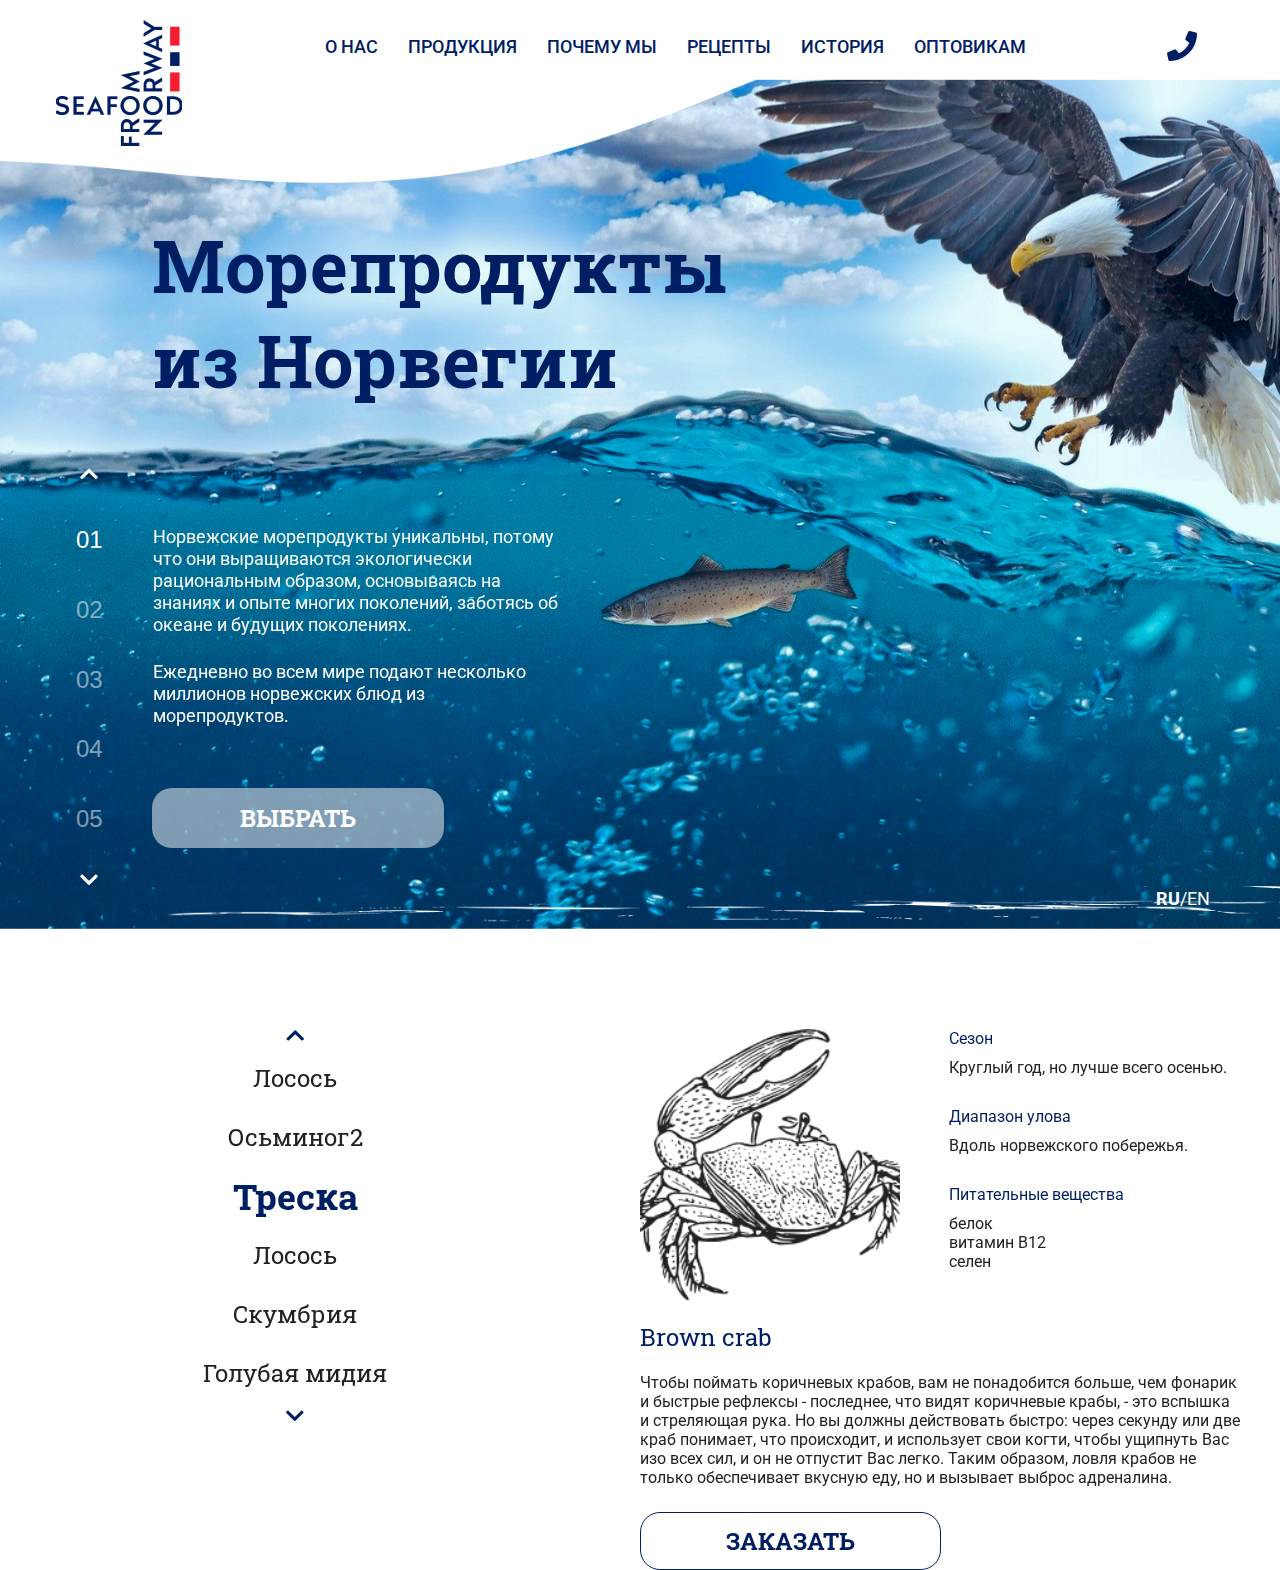
==== index.html @ 52f708ef "burger_menu and header" ====
<!DOCTYPE html>
<html lang="ru">
  <head>
    <meta charset="UTF-8" />
    <meta name="viewport" content="width=device-width, initial-scale=1.0" />
    <meta http-equiv="X-UA-Compatible" content="ie=edge" />
    <title>Document</title>
    <link rel="preconnect" href="https://fonts.googleapis.com" />
    <link rel="preconnect" href="https://fonts.gstatic.com" crossorigin />
    <link
      href="https://fonts.googleapis.com/css2?family=Roboto+Slab:wght@400;700&family=Roboto:wght@400;500&display=swap"
      rel="stylesheet"
    />
    <link rel="stylesheet" href="css/reset.css" />
    <link rel="stylesheet" href="css/slick.css" />
    <link rel="stylesheet" href="css/jquery.fancybox.css" />
    <link rel="stylesheet" href="css/style.css" />
  </head>
  <body>
    <header class="header">
      <div class="container">
        <div class="header__top">
          <a href="#" class="logo"
            ><img class="logo_img" src="images/logo.png" alt="logo" />
          </a>
          <nav class="menu">
            <button class="menu__btn">
              <span></span>
            </button>
            <ul class="menu__list">
              <li class="menu__item">
                <a href="#" class="menu__link">О нас </a>
              </li>
              <li class="menu__item">
                <a href="#" class="menu__link">Продукция</a>
              </li>
              <li class="menu__item">
                <a href="#" class="menu__link">Почему мы</a>
              </li>
              <li class="menu__item">
                <a href="#" class="menu__link">Рецепты</a>
              </li>
              <li class="menu__item">
                <a href="#" class="menu__link">История</a>
              </li>
              <li class="menu__item">
                <a href="#" class="menu__link">Оптовикам</a>
              </li>
            </ul>
          </nav>
          <a href="te:385011111" class="phone"
            ><img src="images/phone.svg" alt="phone" class="phone__img"
          /></a>
        </div>
      </div>
      <div class="header__content">
        <div class="container">
          <h1 class="title__h1">Морепродукты из Норвегии</h1>
          <div class="header-slider">
            <div class="header-slider__item">
              <p class="header-slider__text">
                Норвежские морепродукты уникальны, потому что они выращиваются
                экологически рациональным образом, основываясь на знаниях и
                опыте многих поколений, заботясь об океане и будущих поколениях.
              </p>
              <p class="header-slider__text">
                Ежедневно во всем мире подают несколько миллионов норвежских
                блюд из морепродуктов.
              </p>
            </div>
            <div class="header-slider__item">
              <p class="header-slider__text">
                Норвежские морепродукты уникальны, потому что они выращиваются
                экологически рациональным образом, основываясь на знаниях и
                опыте многих поколений, заботясь об океане и будущих поколениях.
              </p>
              <p class="header-slider__text">
                Ежедневно во всем мире подают несколько миллионов норвежских
                блюд из морепродуктов.
              </p>
            </div>
            <div class="header-slider__item">
              <p class="header-slider__text">
                Норвежские морепродукты уникальны, потому что они выращиваются
                экологически рациональным образом, основываясь на знаниях и
                опыте многих поколений, заботясь об океане и будущих поколениях.
              </p>
              <p class="header-slider__text">
                Ежедневно во всем мире подают несколько миллионов норвежских
                блюд из морепродуктов.
              </p>
            </div>
            <div class="header-slider__item">
              <p class="header-slider__text">
                Норвежские морепродукты уникальны, потому что они выращиваются
                экологически рациональным образом, основываясь на знаниях и
                опыте многих поколений, заботясь об океане и будущих поколениях.
              </p>
              <p class="header-slider__text">
                Ежедневно во всем мире подают несколько миллионов норвежских
                блюд из морепродуктов.
              </p>
            </div>
            <div class="header-slider__item">
              <p class="header-slider__text">
                Норвежские морепродукты уникальны, потому что они выращиваются
                экологически рациональным образом, основываясь на знаниях и
                опыте многих поколений, заботясь об океане и будущих поколениях.
              </p>
              <p class="header-slider__text">
                Ежедневно во всем мире подают несколько миллионов норвежских
                блюд из морепродуктов.
              </p>
            </div>
          </div>
          <a href="#" class="header__content-btn">ВЫБРАТЬ</a>
          <div class="header__content-box">
            <a
              href="#"
              class="header__content-link header__content-link--active"
              >RU</a
            >/<a href="#" class="header__content-link">EN</a>
          </div>
        </div>
      </div>
    </header>
    <main class="main">
      <section class="product">
        <div class="container">
          <div class="product__inner">
            <div class="product__name">
              <h3 class="product__name-item">Треска</h3>
              <h3 class="product__name-item">Лосось</h3>
              <h3 class="product__name-item">Скумбрия</h3>
              <h3 class="product__name-item">Голубая мидия</h3>
              <h3 class="product__name-item">Коричневый краб</h3>
              <h3 class="product__name-item">Осьминог</h3>
              <h3 class="product__name-item">Кальмар</h3>
              <h3 class="product__name-item">Треска</h3>
              <h3 class="product__name-item">Лосось</h3>
              <h3 class="product__name-item">Осьминог2</h3>
            </div>
            <div class="product__content">
              <div class="product__content-element">
                <div class="product__content-box">
                  <img
                    src="images/crab.png"
                    alt="crab"
                    class="product__content-img"
                  />
                  <ul class="product__content-list">
                    <li class="product__content-item">
                      <span>Сезон</span>
                      Круглый год, но лучше всего осенью.
                    </li>
                    <li class="product__content-item">
                      <span>Диапазон улова</span>
                      Вдоль норвежского побережья.
                    </li>
                    <li class="product__content-item">
                      <span>Питательные вещества</span> белок <br />витамин B12
                      <br />селен
                    </li>
                  </ul>
                </div>
                <h3 class="product__content-title">Brown crab</h3>
                <p class="product__content-text">
                  Чтобы поймать коричневых крабов, вам не понадобится больше,
                  чем фонарик и быстрые рефлексы - последнее, что видят
                  коричневые крабы, - это вспышка и стреляющая рука. Но вы
                  должны действовать быстро: через секунду или две краб
                  понимает, что происходит, и использует свои когти, чтобы
                  ущипнуть Вас изо всех сил, и он не отпустит Вас легко. Таким
                  образом, ловля крабов не только обеспечивает вкусную еду, но и
                  вызывает выброс адреналина.
                </p>
                <button class="product__content-btn">Заказать</button>
              </div>

              <div class="product__content-element">
                <div class="product__content-box">
                  <img
                    src="images/crab.png"
                    alt="crab"
                    class="product__content-img"
                  />
                  <ul class="product__content-list">
                    <li class="product__content-item">
                      <span>Сезон</span>
                      Круглый год, но лучше всего осенью.
                    </li>
                    <li class="product__content-item">
                      <span>Диапазон улова</span>
                      Вдоль норвежского побережья.
                    </li>
                    <li class="product__content-item">
                      <span>Питательные вещества</span> белок <br />
                      витамин B12 <br />
                      селен
                    </li>
                  </ul>
                </div>
                <h3 class="product__content-title">Brown crab</h3>
                <p class="product__content-text">
                  Чтобы поймать коричневых крабов, вам не понадобится больше,
                  чем фонарик и быстрые рефлексы - последнее, что видят
                  коричневые крабы, - это вспышка и стреляющая рука. Но вы
                  должны действовать быстро: через секунду или две краб
                  понимает, что происходит, и использует свои когти, чтобы
                  ущипнуть Вас изо всех сил, и он не отпустит Вас легко. Таким
                  образом, ловля крабов не только обеспечивает вкусную еду, но и
                  вызывает выброс адреналина.
                </p>
                <button class="product__content-btn">Заказать</button>
              </div>

              <div class="product__content-element">
                <div class="product__content-box">
                  <img
                    src="images/crab.png"
                    alt="crab"
                    class="product__content-img"
                  />
                  <ul class="product__content-list">
                    <li class="product__content-item">
                      <span>Сезон</span>
                      Круглый год, но лучше всего осенью.
                    </li>
                    <li class="product__content-item">
                      <span>Диапазон улова</span>
                      Вдоль норвежского побережья.
                    </li>
                    <li class="product__content-item">
                      <span>Питательные вещества</span> белок <br />витамин
                      B12<br />
                      селен
                    </li>
                  </ul>
                </div>
                <h3 class="product__content-title">Brown crab</h3>
                <p class="product__content-text">
                  Чтобы поймать коричневых крабов, вам не понадобится больше,
                  чем фонарик и быстрые рефлексы - последнее, что видят
                  коричневые крабы, - это вспышка и стреляющая рука. Но вы
                  должны действовать быстро: через секунду или две краб
                  понимает, что происходит, и использует свои когти, чтобы
                  ущипнуть Вас изо всех сил, и он не отпустит Вас легко. Таким
                  образом, ловля крабов не только обеспечивает вкусную еду, но и
                  вызывает выброс адреналина.
                </p>
                <button class="product__content-btn">Заказать</button>
              </div>

              <div class="product__content-element">
                <div class="product__content-box">
                  <img
                    src="images/crab.png"
                    alt="crab"
                    class="product__content-img"
                  />
                  <ul class="product__content-list">
                    <li class="product__content-item">
                      <span>Сезон</span>
                      Круглый год, но лучше всего осенью.
                    </li>
                    <li class="product__content-item">
                      <span>Диапазон улова</span>
                      Вдоль норвежского побережья.
                    </li>
                    <li class="product__content-item">
                      <span>Питательные вещества</span> белок <br />витамин B12
                      <br />селен
                    </li>
                  </ul>
                </div>
                <h3 class="product__content-title">Brown crab</h3>
                <p class="product__content-text">
                  Чтобы поймать коричневых крабов, вам не понадобится больше,
                  чем фонарик и быстрые рефлексы - последнее, что видят
                  коричневые крабы, - это вспышка и стреляющая рука. Но вы
                  должны действовать быстро: через секунду или две краб
                  понимает, что происходит, и использует свои когти, чтобы
                  ущипнуть Вас изо всех сил, и он не отпустит Вас легко. Таким
                  образом, ловля крабов не только обеспечивает вкусную еду, но и
                  вызывает выброс адреналина.
                </p>
                <button class="product__content-btn">Заказать</button>
              </div>

              <div class="product__content-element">
                <div class="product__content-box">
                  <img
                    src="images/crab.png"
                    alt="crab"
                    class="product__content-img"
                  />
                  <ul class="product__content-list">
                    <li class="product__content-item">
                      <span>Сезон</span>
                      Круглый год, но лучше всего осенью.
                    </li>
                    <li class="product__content-item">
                      <span>Диапазон улова</span>
                      Вдоль норвежского побережья.
                    </li>
                    <li class="product__content-item">
                      <span>Питательные вещества</span> белок <br />
                      витамин B12 <br />селен
                    </li>
                  </ul>
                </div>
                <h3 class="product__content-title">Brown crab</h3>
                <p class="product__content-text">
                  Чтобы поймать коричневых крабов, вам не понадобится больше,
                  чем фонарик и быстрые рефлексы - последнее, что видят
                  коричневые крабы, - это вспышка и стреляющая рука. Но вы
                  должны действовать быстро: через секунду или две краб
                  понимает, что происходит, и использует свои когти, чтобы
                  ущипнуть Вас изо всех сил, и он не отпустит Вас легко. Таким
                  образом, ловля крабов не только обеспечивает вкусную еду, но и
                  вызывает выброс адреналина.
                </p>
                <button class="product__content-btn">Заказать</button>
              </div>

              <div class="product__content-element">
                <div class="product__content-box">
                  <img
                    src="images/crab.png"
                    alt="crab"
                    class="product__content-img"
                  />
                  <ul class="product__content-list">
                    <li class="product__content-item">
                      <span>Сезон</span>
                      Круглый год, но лучше всего осенью.
                    </li>
                    <li class="product__content-item">
                      <span>Диапазон улова</span>
                      Вдоль норвежского побережья.
                    </li>
                    <li class="product__content-item">
                      <span>Питательные вещества</span> белок <br />витамин B12
                      <br />селен
                    </li>
                  </ul>
                </div>
                <h3 class="product__content-title">Brown crab</h3>
                <p class="product__content-text">
                  Чтобы поймать коричневых крабов, вам не понадобится больше,
                  чем фонарик и быстрые рефлексы - последнее, что видят
                  коричневые крабы, - это вспышка и стреляющая рука. Но вы
                  должны действовать быстро: через секунду или две краб
                  понимает, что происходит, и использует свои когти, чтобы
                  ущипнуть Вас изо всех сил, и он не отпустит Вас легко. Таким
                  образом, ловля крабов не только обеспечивает вкусную еду, но и
                  вызывает выброс адреналина.
                </p>
                <button class="product__content-btn">Заказать</button>
              </div>

              <div class="product__content-element">
                <div class="product__content-box">
                  <img
                    src="images/crab.png"
                    alt="crab"
                    class="product__content-img"
                  />
                  <ul class="product__content-list">
                    <li class="product__content-item">
                      <span>Сезон</span>
                      Круглый год, но лучше всего осенью.
                    </li>
                    <li class="product__content-item">
                      <span>Диапазон улова</span>
                      Вдоль норвежского побережья.
                    </li>
                    <li class="product__content-item">
                      <span>Питательные вещества</span> белок <br />витамин B12
                      <br />селен
                    </li>
                  </ul>
                </div>
                <h3 class="product__content-title">Brown crab</h3>
                <p class="product__content-text">
                  Чтобы поймать коричневых крабов, вам не понадобится больше,
                  чем фонарик и быстрые рефлексы - последнее, что видят
                  коричневые крабы, - это вспышка и стреляющая рука. Но вы
                  должны действовать быстро: через секунду или две краб
                  понимает, что происходит, и использует свои когти, чтобы
                  ущипнуть Вас изо всех сил, и он не отпустит Вас легко. Таким
                  образом, ловля крабов не только обеспечивает вкусную еду, но и
                  вызывает выброс адреналина.
                </p>
                <button class="product__content-btn">Заказать</button>
              </div>

              <div class="product__content-element">
                <div class="product__content-box">
                  <img
                    src="images/crab.png"
                    alt="crab"
                    class="product__content-img"
                  />
                  <ul class="product__content-list">
                    <li class="product__content-item">
                      <span>Сезон</span>
                      Круглый год, но лучше всего осенью.
                    </li>
                    <li class="product__content-item">
                      <span>Диапазон улова</span>
                      Вдоль норвежского побережья.
                    </li>
                    <li class="product__content-item">
                      <span>Питательные вещества</span> белок <br />витамин B12
                      <br />селен
                    </li>
                  </ul>
                </div>
                <h3 class="product__content-title">Brown crab</h3>
                <p class="product__content-text">
                  Чтобы поймать коричневых крабов, вам не понадобится больше,
                  чем фонарик и быстрые рефлексы - последнее, что видят
                  коричневые крабы, - это вспышка и стреляющая рука. Но вы
                  должны действовать быстро: через секунду или две краб
                  понимает, что происходит, и использует свои когти, чтобы
                  ущипнуть Вас изо всех сил, и он не отпустит Вас легко. Таким
                  образом, ловля крабов не только обеспечивает вкусную еду, но и
                  вызывает выброс адреналина.
                </p>
                <button class="product__content-btn">Заказать</button>
              </div>

              <div class="product__content-element">
                <div class="product__content-box">
                  <img
                    src="images/crab.png"
                    alt="crab"
                    class="product__content-img"
                  />
                  <ul class="product__content-list">
                    <li class="product__content-item">
                      <span>Сезон</span>
                      Круглый год, но лучше всего осенью.
                    </li>
                    <li class="product__content-item">
                      <span>Диапазон улова</span>
                      Вдоль норвежского побережья.
                    </li>
                    <li class="product__content-item">
                      <span>Питательные вещества</span> белок <br />витамин B12
                    </li>
                  </ul>
                </div>
                <h3 class="product__content-title">Brown crab</h3>
                <p class="product__content-text">
                  Чтобы поймать коричневых крабов, вам не понадобится больше,
                  чем фонарик и быстрые рефлексы - последнее, что видят
                  коричневые крабы, - это вспышка и стреляющая рука. Но вы
                  должны действовать быстро: через секунду или две краб
                  понимает, что происходит, и использует свои когти, чтобы
                  ущипнуть Вас изо всех сил, и он не отпустит Вас легко. Таким
                  образом, ловля крабов не только обеспечивает вкусную еду, но и
                  вызывает выброс адреналина.
                </p>
                <button class="product__content-btn">Заказать</button>
              </div>

              <div class="product__content-element">
                <div class="product__content-box">
                  <img
                    src="images/crab.png"
                    alt="crab"
                    class="product__content-img"
                  />
                  <ul class="product__content-list">
                    <li class="product__content-item">
                      <span>Сезон</span>
                      Круглый год, но лучше всего осенью.
                    </li>
                    <li class="product__content-item">
                      <span>Диапазон улова</span>
                      Вдоль норвежского побережья.
                    </li>
                    <li class="product__content-item">
                      <span>Питательные вещества</span> белок <br />витамин B12
                      <br />селен
                    </li>
                  </ul>
                </div>
                <h3 class="product__content-title">Brown crab</h3>
                <p class="product__content-text">
                  Чтобы поймать коричневых крабов, вам не понадобится больше,
                  чем фонарик и быстрые рефлексы - последнее, что видят
                  коричневые крабы, - это вспышка и стреляющая рука. Но вы
                  должны действовать быстро: через секунду или две краб
                  понимает, что происходит, и использует свои когти, чтобы
                  ущипнуть Вас изо всех сил, и он не отпустит Вас легко. Таким
                  образом, ловля крабов не только обеспечивает вкусную еду, но и
                  вызывает выброс адреналина.
                </p>
                <button class="product__content-btn">Заказать</button>
              </div>
            </div>
          </div>
        </div>
      </section>
      <!--
      <div class="seafood-box">
        <div class="container">
          <div class="seafood-box__items">
            <div class="seafood-box__item">Уникальное разнообразие</div>
            <div class="seafood-box__item">Экологическое потребление</div>
            <div class="seafood-box__item">Лучшее качество</div>
            <div class="seafood-box__item">
              Идеальные условия для выращивания
            </div>
          </div>
        </div>
      </div>
      <div class="seafood">
        <div class="container">
          <div class="seafood__items">
            <div class="seafood__item">
              <div class="seafood__item-content">
                <h3 class="seafood__item-title">
                  Экстремальные условия для человека. Идеальные условия для рыб.
                </h3>

                <p class="seafood__item-text">
                  Гольфстрим, несущий теплую воду из Мексиканского залива через
                  Атлантический океан, течет на север вдоль норвежского
                  побережья в прозрачную, чистую ледяную воду Арктики. Это
                  создает идеальные условия для невероятно богатой морской
                  экосистемы.
                </p>

                <p class="seafood__item-text">
                  Мелкая рыба, большая рыба, моллюски и другие формы жизни.
                  Некоторые из них - местное население, другие - мигрируют или
                  проеплывают через земной шар. Некоторые предпочитают холодное
                  открытое море, другие живут в тихих глубоких фьордах,
                  защищенных стеной островов и шхер. Каждый из них играет свою
                  роль в сложном и увлекательном морском жизненном цикле.
                </p>

                <p class="seafood__item-text">
                  Разнообразие морепродуктов из этой среды уникально. Это одна
                  из основных причин, почему Норвегия является вторым по
                  величине экспортером морепродуктов в мире. И есть также
                  причина, по которой повара и знатоки всего мира выбирают
                  морепродукты из Норвегии: вам будет сложно найти такой же
                  выбор и качество где-либо еще.
                </p>
              </div>
              <img
                src="images/content-02.jpg"
                alt="content"
                class="seafood__item-img"
              />
            </div>
            <div class="seafood__item seafood__item--right">
              <img
                src="images/content-01.jpg"
                alt="content"
                class="seafood__item-img"
              />
              <div class="seafood__item-content">
                <h3 class="seafood__item-title">
                  Лучшее качество морепродуктов
                </h3>

                <p class="seafood__item-text">
                  Норвежские морепродукты - это качественные морепродукты, и мы
                  рады ими поделиться. Вот почему нашими морепродуктами
                  наслаждаются во всем мире. Международное значение этой отрасли
                  наглядно демонстрирует тот факт, что норвежские морепродукты
                  путешествуют примерно в 150 стран. Мы второй по величине
                  экспортер морепродуктов в мире.
                </p>
              </div>
            </div>
            <div class="seafood__item">
              <div class="seafood__item-content">
                <h3 class="seafood__item-title">Экологическое потребление</h3>
                <p class="seafood__item-text">
                  Великолепная прибрежная природа Норвегии и разнообразие жизни,
                  которое она поддерживает, - это основа нашего существования с
                  каменного века. Мы знаем, что обязаны передать это будущим
                  поколениям. Море - это дар, который продолжает дарить, но
                  только до тех пор, пока мы продолжаем уважать его и бережно
                  относимся к тому, что нам было дано.
                </p>
                <h3 class="seafood__item-title">
                  Идеальные условия выращивания
                </h3>
                <p class="seafood__item-text">
                  Норвегия имеет одну из самых передовых и хорошо
                  зарекомендовавших себя систем устойчивого развития и
                  управления как в рыболовстве, так и в аквакультуре. Это не
                  случайность, а систематическая работа на всех уровнях,
                  обеспечивающая безопасность потребителей и благополучие рыб.
                </p>

                <p class="seafood__item-text">
                  Большой упор на благополучие животных и строгие правила
                  означают, что наши морепродукты неизменно высокого качества и
                  безопасны для употребления. Производство является экологически
                  безопасным и ответственным, оставляя минимальный след на
                  окружающую среду.
                </p>
              </div>
              <img
                src="images/content-03.jpg"
                alt="content"
                class="seafood__item-img"
              />
            </div>
          </div>
          <blockquote class="seafood__blockquote">
            <img
              class="seafood__blockquote-img"
              src="images/content-fish.svg"
              alt="fish"
            />
            <p class="seafood__blockquote-text">
              Вы получаете самые лучшие морепродукты <br />
              Неважно, что это за морепродукты, потому что они норвежские,
              <br />
              а значит - самого лучшего качества.
            </p>
          </blockquote>
        </div>
      </div>
      <div class="contacts">
        <div class="container">
          <div class="contacts__box">
            <p class="contacts__box-text">В Норвегии холодно. Очень холодно.</p>
            <ul class="contacts__box-list">
              <li class="contacts__box-item">
                <span> Связаться с нами</span>
                <a href="mailto:mail@seafood.no">mail@seafood.no</a>
              </li>
              <li class="contacts__box-item">
                Телефон: <a href="tel:+4777603333">+47 77 60 33 33</a>
              </li>
              <li class="contacts__box-item">
                <span> Норвежский совет по морепродуктам </span>
                Stortorget 1
                <br />
                PO Box 6176 <br />
                N-9291 Tromsø
              </li>
            </ul>
          </div>
        </div>
      </div>-->
    </main>

    <!-- <footer class="footer">
      <div class="container">
        <div class="footer_inner">
          <ul class="footer-social__list">
            <li class="footer-social__item">
              <a href="#" class="footer-social__link"
                ><svg
                  width="40"
                  height="41"
                  viewBox="0 0 40 41"
                  fill="none"
                  xmlns="http://www.w3.org/2000/svg"
                >
                  <path
                    d="M28.8285 0.949219H10.7C4.79993 0.949219 0 5.74915 0 11.6492V29.778C0 35.6778 4.79993 40.4777 10.7 40.4777H28.8288C34.7286 40.4777 39.5285 35.6778 39.5285 29.778V11.6492C39.5285 5.74915 34.7286 0.949219 28.8285 0.949219V0.949219ZM37.2112 29.778C37.2112 34.4 33.4508 38.1604 28.8285 38.1604H10.7C6.07772 38.1604 2.31733 34.4 2.31733 29.778V11.6492C2.31733 7.02693 6.07772 3.26655 10.7 3.26655H28.8288C33.4508 3.26655 37.2112 7.02693 37.2112 11.6492V29.778Z"
                    fill="#C4C4C4"
                  />
                  <path
                    d="M19.7623 9.90527C13.8025 9.90527 8.95404 14.7538 8.95404 20.7136C8.95404 26.6734 13.8025 31.5218 19.7623 31.5218C25.7221 31.5218 30.5706 26.6734 30.5706 20.7136C30.5706 14.7538 25.7221 9.90527 19.7623 9.90527ZM19.7623 29.2045C15.0806 29.2045 11.2714 25.3956 11.2714 20.7136C11.2714 16.0318 15.0806 12.2226 19.7623 12.2226C24.4443 12.2226 28.2533 16.0318 28.2533 20.7136C28.2533 25.3956 24.4443 29.2045 19.7623 29.2045Z"
                    fill="#C4C4C4"
                  />
                  <path
                    d="M30.8304 6.06665C29.0692 6.06665 27.6367 7.49945 27.6367 9.26037C27.6367 11.0216 29.0692 12.4544 30.8304 12.4544C32.5917 12.4544 34.0245 11.0216 34.0245 9.26037C34.0245 7.49915 32.5917 6.06665 30.8304 6.06665ZM30.8304 10.1368C30.3473 10.1368 29.954 9.7435 29.954 9.26037C29.954 8.77694 30.3473 8.38398 30.8304 8.38398C31.3139 8.38398 31.7071 8.77694 31.7071 9.26037C31.7071 9.7435 31.3139 10.1368 30.8304 10.1368Z"
                    fill="#C4C4C4"
                  />
                </svg>
              </a>
            </li>
            <li class="footer-social__item">
              <a href="#" class="footer-social__link"
                ><svg
                  width="41"
                  height="32"
                  viewBox="0 0 41 32"
                  fill="none"
                  xmlns="http://www.w3.org/2000/svg"
                >
                  <path
                    d="M40.1983 0.801981C39.8065 0.317828 39.1568 0.138283 38.5791 0.353737L1.88723 13.8038C1.1542 14.0741 0.639673 14.7294 0.544153 15.5142C0.449549 16.2952 0.788904 17.053 1.4255 17.4892L6.67024 21.1209C7.17836 21.4729 7.83174 21.5107 8.37586 21.2194L19.7528 15.1337L10.8859 21.8496C10.4697 22.1651 10.221 22.6681 10.221 23.195V29.4159C10.221 30.0576 10.5679 30.6455 11.1264 30.9507C11.6858 31.2559 12.3615 31.2256 12.8928 30.8702L16.8774 28.1891L20.7959 30.8993C21.1392 31.138 21.5481 31.2637 21.9607 31.2637C22.1002 31.2637 22.2403 31.2491 22.3782 31.22C22.9285 31.1036 23.4152 30.7588 23.714 30.274L40.3146 2.50704C40.6378 1.97243 40.5914 1.2883 40.1983 0.801981ZM21.8732 28.7655L17.8152 25.9587C17.533 25.7631 17.2076 25.6653 16.8826 25.6653C16.5646 25.6653 16.2463 25.7591 15.9677 25.9467L12.5659 28.2355V23.546L28.2229 11.6871C28.9221 11.1574 29.0982 10.1934 28.6322 9.44491C28.1659 8.6964 27.2323 8.44348 26.4605 8.85644L7.64955 18.9187L3.21352 15.8469L37.0016 3.46142L21.8732 28.7655Z"
                    fill="#C4C4C4"
                  />
                </svg>
              </a>
            </li>
            <li class="footer-social__item">
              <a href="#" class="footer-social__link"
                ><svg
                  width="41"
                  height="40"
                  viewBox="0 0 41 40"
                  fill="none"
                  xmlns="http://www.w3.org/2000/svg"
                >
                  <path
                    d="M34.4426 5.95532C30.8218 2.33456 26.0089 0.34082 20.8881 0.34082C20.8878 0.34082 20.8866 0.34082 20.8863 0.34082C18.3537 0.341122 15.8855 0.83149 13.551 1.79865C11.2162 2.76582 9.12442 4.16424 7.33334 5.95532C3.71288 9.57578 1.71914 14.3896 1.71914 19.5098C1.71914 22.5633 2.4559 25.5978 3.85191 28.3014L0.629839 37.5062C0.402749 38.1555 0.563491 38.8612 1.05024 39.3477C1.39072 39.6885 1.83887 39.8694 2.29968 39.8694C2.49722 39.8694 2.69686 39.8362 2.89168 39.7681L12.0965 36.5463C14.8001 37.9423 17.8346 38.6791 20.8881 38.6791C26.0083 38.6791 30.8218 36.685 34.4426 33.0646C38.0631 29.4441 40.0571 24.6303 40.0571 19.5101C40.0571 14.3896 38.0634 9.57578 34.4426 5.95532ZM32.8032 31.4252C29.6207 34.6081 25.3889 36.3605 20.8881 36.3605C18.1347 36.3605 15.3994 35.6796 12.9777 34.3906C12.5386 34.1572 12.0196 34.1171 11.5536 34.2803L3.19085 37.2071L6.11798 28.8443C6.28113 28.3777 6.24072 27.8587 6.0073 27.4199C4.71865 24.9988 4.03738 22.2635 4.03738 19.5098C4.03738 15.009 5.79016 10.7773 8.97273 7.59471C12.155 4.41244 16.3861 2.65966 20.8866 2.65906H20.8881C25.3892 2.65906 29.6207 4.41184 32.8032 7.59471C35.9861 10.7773 37.7389 15.0087 37.7389 19.5098C37.7389 24.0109 35.9861 28.2426 32.8032 31.4252Z"
                    fill="#C4C4C4"
                  />
                  <path
                    d="M28.0123 21.2221C27.1305 20.3403 25.6956 20.3403 24.8137 21.2221L23.8493 22.1866C21.4544 20.8817 19.5165 18.9437 18.2113 16.5489L19.1757 15.5844C20.0578 14.7026 20.0578 13.2677 19.1757 12.3859L16.5767 9.78685C15.6949 8.90503 14.26 8.90503 13.3781 9.78685L11.2991 11.8659C10.1081 13.0569 10.0487 15.1043 11.1317 17.6312C12.072 19.8252 13.7928 22.2366 15.9772 24.421C18.1615 26.6053 20.5729 28.3261 22.7669 29.2665C23.9675 29.781 25.0595 30.0376 26.0032 30.0376C27.0457 30.0376 27.907 29.7243 28.5322 29.0991L30.6113 27.0197V27.02C31.0386 26.5927 31.2739 26.0248 31.2739 25.4207C31.2739 24.8164 31.0386 24.2485 30.6113 23.8214L28.0123 21.2221ZM26.8928 27.4597C26.5529 27.7996 25.5077 27.9187 23.6804 27.1358C21.7509 26.3089 19.5973 24.7624 17.6165 22.7816C15.6358 20.8008 14.0896 18.6476 13.2626 16.718C12.4794 14.8908 12.5986 13.8452 12.9384 13.5053L14.9777 11.466L17.4965 13.9851L16.2893 15.1927C15.7434 15.7385 15.6116 16.5664 15.9618 17.2527C17.549 20.365 20.0331 22.8492 23.1454 24.4364C23.8321 24.7865 24.6599 24.655 25.2058 24.1089L26.413 22.9016L28.9321 25.4207L26.8928 27.4597Z"
                    fill="#C4C4C4"
                  />
                </svg>
              </a>
            </li>
            <li class="footer-social__item">
              <a href="#" class="footer-social__link"
                ><svg
                  width="24"
                  height="40"
                  viewBox="0 0 24 40"
                  fill="none"
                  xmlns="http://www.w3.org/2000/svg"
                >
                  <path
                    d="M14.2638 39.2637H7.77447C6.69054 39.2637 5.8088 38.4151 5.8088 37.3719V23.2848H2.02277C0.938836 23.2848 0.0570984 22.4359 0.0570984 21.393V15.3567C0.0570984 14.3135 0.938836 13.4649 2.02277 13.4649H5.8088V10.4421C5.8088 7.44495 6.78669 4.89498 8.63642 3.06834C10.4945 1.23338 13.0912 0.263672 16.1457 0.263672L21.0948 0.271408C22.1769 0.273193 23.0571 1.1218 23.0571 2.16321V7.76779C23.0571 8.81099 22.1757 9.65959 21.092 9.65959L17.7599 9.66078C16.7436 9.66078 16.4849 9.85686 16.4295 9.91697C16.3383 10.0166 16.2298 10.2984 16.2298 11.0765V13.4646H20.8416C21.1888 13.4646 21.5252 13.547 21.8143 13.7024C22.4378 14.0377 22.8255 14.6718 22.8255 15.357L22.8231 21.3933C22.8231 22.4359 21.9413 23.2845 20.8574 23.2845H16.2298V37.3719C16.2298 38.4151 15.3478 39.2637 14.2638 39.2637ZM8.18442 36.9773H13.8539V22.2613C13.8539 21.5647 14.4428 20.9982 15.1663 20.9982H20.4474L20.4496 15.7513H15.166C14.4425 15.7513 13.8539 15.1847 13.8539 14.4882V11.0765C13.8539 10.1833 13.9482 9.16745 14.6487 8.40395C15.4952 7.48096 16.8293 7.37444 17.7593 7.37444L20.6815 7.37325V2.55716L16.1439 2.55002C11.2349 2.55002 8.18442 5.57428 8.18442 10.4421V14.4882C8.18442 15.1844 7.59577 15.7513 6.87233 15.7513H2.43272V20.9982H6.87233C7.59577 20.9982 8.18442 21.5647 8.18442 22.2613V36.9773ZM21.0902 2.55775H21.0905H21.0902Z"
                    fill="#C4C4C4"
                  />
                </svg>
              </a>
            </li>
          </ul>

          <nav class="menu">
            <ul class="menu__list">
              <li class="menu__item">
                <a href="#" class="menu__link">О нас </a>
              </li>
              <li class="menu__item">
                <a href="#" class="menu__link">Продукция</a>
              </li>
              <li class="menu__item">
                <a href="#" class="menu__link">Почему мы</a>
              </li>
              <li class="menu__item">
                <a href="#" class="menu__link">Рецепты</a>
              </li>
              <li class="menu__item">
                <a href="#" class="menu__link">История</a>
              </li>
              <li class="menu__item">
                <a href="#" class="menu__link">Оптовикам</a>
              </li>
            </ul>
          </nav>

          <a href="#" class="logo"
            ><img class="logo_img" src="images/logo.png" alt="logo" />
          </a>
        </div>
      </div>
    </footer> -->

    <script src="https://ajax.googleapis.com/ajax/libs/jquery/3.4.1/jquery.min.js"></script>
    <script src="js/slick.min.js"></script>
    <script src="js/jquery.fancybox.min.js"></script>
    <script src="js/main.js"></script>
  </body>
</html>
---- css/style.css ----
*,
*::after,
*::before {
  -webkit-box-sizing: border-box;
          box-sizing: border-box;
}

a {
  color: inherit;
  text-decoration: none;
}

body {
  font-family: "Roboto", sans-serif;
  font-weight: 400;
  font-size: 16px;
  line-height: 19px;
  color: #232222;
}

.container {
  max-width: 1220px;
  padding: 0 10px;
  margin: 0 auto;
}

.header__top {
  display: -webkit-box;
  display: -ms-flexbox;
  display: flex;
  -webkit-box-pack: justify;
      -ms-flex-pack: justify;
          justify-content: space-between;
  padding-top: 20px;
}

.logo {
  margin-left: 16px;
}

.phone {
  margin-top: 11px;
  margin-right: 43px;
}

.menu {
  margin-top: 16px;
}
.menu__list {
  display: -webkit-box;
  display: -ms-flexbox;
  display: flex;
}
.menu__item + .menu__item {
  margin-left: 30px;
}
.menu__link {
  text-transform: uppercase;
  font-size: 18px;
  font-weight: 500;
  line-height: 21px;
  color: #001e64;
}
.menu__link:hover {
  border-bottom: 1px solid #001e64;
}

.header__content {
  background-image: url(../images/header-bg.png);
  background-size: cover;
  background-repeat: no-repeat;
  background-position: top;
  padding-bottom: 20px;
  margin-top: -102px;
  min-height: calc(100vh - 50px);
}

.title__h1 {
  font-family: "Roboto Slab", serif;
  font-size: 72px;
  font-weight: 700;
  line-height: 95px;
  color: #001e64;
  max-width: 589px;
  padding: 170px 0px 0px 112px;
  margin-bottom: 60px;
}

.header-slider {
  max-width: 522px;
  padding: 57px 0px 135px 112px;
}
.header-slider__text {
  margin-bottom: 25px;
  font-size: 18px;
  line-height: 22px;
  color: #fff;
}

.slick-prev,
.slick-next {
  position: absolute;
  left: 40px;
  background-color: transparent;
  border: none;
  padding: 0;
  cursor: pointer;
}

.slick-prev {
  top: 0;
}

.slick-next {
  bottom: 0;
}

.slick-dots {
  position: absolute;
  top: 58px;
  left: 36px;
  bottom: 55px;
  display: -webkit-box;
  display: -ms-flexbox;
  display: flex;
  -webkit-box-orient: vertical;
  -webkit-box-direction: normal;
      -ms-flex-direction: column;
          flex-direction: column;
  -webkit-box-pack: justify;
      -ms-flex-pack: justify;
          justify-content: space-between;
  list-style: none;
}
.slick-dots button {
  background-color: transparent;
  border: none;
  padding: 0;
  cursor: pointer;
  font-size: 24px;
  line-height: 28px;
  color: #fff;
  opacity: 0.5;
}
.slick-dots button::before {
  content: "0";
}

.slick-active button {
  opacity: 1;
}

.header__content-btn {
  position: absolute;
  display: inline-block;
  font-family: "Roboto Slab", serif;
  font-weight: 700;
  font-size: 24px;
  line-height: 32px;
  color: #fff;
  padding: 14px 88px;
  background-color: rgba(255, 255, 255, 0.5);
  border-radius: 20px;
  margin-left: 112px;
  -webkit-transform: translateY(-100px);
          transform: translateY(-100px);
  -webkit-transition: all 0.3s;
  transition: all 0.3s;
}

.header__content-btn:hover {
  color: #001e64;
  background-color: white;
}

.header__content-box {
  display: -webkit-box;
  display: -ms-flexbox;
  display: flex;
  -webkit-box-pack: end;
      -ms-flex-pack: end;
          justify-content: flex-end;
  margin-right: 30px;
  font-size: 18px;
  line-height: 21px;
  color: #fff;
}

.header__content-link--active {
  font-weight: 700;
}

.product {
  padding-top: 100px;
}

.product__inner {
  display: -webkit-box;
  display: -ms-flexbox;
  display: flex;
  -webkit-box-pack: justify;
      -ms-flex-pack: justify;
          justify-content: space-between;
}

.product__content {
  width: 600px;
}

.product__name {
  width: 510px;
  text-align: center;
  padding-top: 41px;
}

.product__name-item {
  font-family: "Roboto Slab", serif;
  font-size: 24px;
  font-weight: 400;
  line-height: 32px;
  cursor: pointer;
}

.product__name-item.slick-current {
  font-size: 36px;
  font-weight: 700;
  color: #001e64;
}

.product__name-item + .product__name-item {
  margin-top: 25px;
}

.product-prev,
.product-next {
  border: none;
  background-color: transparent;
  padding: 0%;
  cursor: pointer;
}

.product-prev {
  position: absolute;
  top: 0;
  left: 50%;
  -webkit-transform: translateX(-50%);
          transform: translateX(-50%);
}

.product__content-box {
  display: -webkit-box;
  display: -ms-flexbox;
  display: flex;
  -webkit-box-pack: justify;
      -ms-flex-pack: justify;
          justify-content: space-between;
}

.product__content-img {
  -o-object-fit: cover;
     object-fit: cover;
}

.product__content-list {
  width: 291px;
  list-style: none;
}

.product__content-item {
  margin-bottom: 30px;
}
.product__content-item span {
  display: block;
  margin-bottom: 10px;
  color: #001e64;
}

.product__content-title {
  font-family: "Roboto Slab", serif;
  font-size: 24px;
  font-weight: 400;
  line-height: 32px;
  color: #001e64;
  padding-top: 20px;
  margin-bottom: 20px;
}

.product__content-text {
  margin-bottom: 25px;
}

.product__content-btn {
  display: inline-block;
  font-family: "Roboto Slab", serif;
  font-size: 24px;
  line-height: 32px;
  font-weight: 700;
  text-transform: uppercase;
  background-color: transparent;
  border: 1px solid #001e64;
  border-radius: 20px;
  color: #001e64;
  padding: 12px 85px;
  -webkit-transition: all 0.3s;
  transition: all 0.3s;
  cursor: pointer;
}

.product__content-btn:hover {
  color: #fff;
  background-color: #001e64;
}

.seafood-box {
  background-image: url(../images/seafood-bg.jpg);
  background-size: cover;
  background-repeat: no-repeat;
  background-position: top center;
  padding: 290px 0 95px 0;
  font-family: "Roboto Slab", serif;
  font-size: 18px;
  font-weight: 700;
  line-height: 24px;
  color: #fff;
}

.seafood-box__items {
  display: -webkit-box;
  display: -ms-flexbox;
  display: flex;
  -ms-flex-pack: distribute;
      justify-content: space-around;
}

.seafood-box__item {
  display: -webkit-box;
  display: -ms-flexbox;
  display: flex;
  -webkit-box-pack: center;
      -ms-flex-pack: center;
          justify-content: center;
  -webkit-box-align: center;
      -ms-flex-align: center;
          align-items: center;
  text-align: center;
  width: 180px;
  min-height: 165px;
  background-image: url(../images/seashell.svg);
  background-size: cover;
  background-repeat: no-repeat;
  background-position: center;
}

.seafood {
  padding: 100px 0px;
}

.seafood__items {
  margin-bottom: 100px;
}

.seafood__item {
  display: -webkit-box;
  display: -ms-flexbox;
  display: flex;
  -webkit-box-pack: justify;
      -ms-flex-pack: justify;
          justify-content: space-between;
  margin-bottom: 50px;
}

.seafood__item-title {
  max-width: 490px;
  font-family: "Roboto Slab", serif;
  font-size: 24px;
  font-weight: 400;
  line-height: 29px;
  color: #001e64;
  margin-bottom: 30px;
}

.seafood__item-text {
  max-width: 420px;
  margin-bottom: 20px;
}

.seafood__item--right .seafood__item-title {
  max-width: 420px;
}

.seafood__item--right .seafood__item-content {
  margin-right: 180px;
}

.seafood__blockquote {
  max-width: 800px;
  margin: 0 auto;
  text-align: center;
}

.seafood__blockquote-text {
  font-family: "Roboto Slab", serif;
  font-size: 18px;
  line-height: 24px;
  max-width: 628px;
  margin: 0 auto;
}

.contacts {
  background-image: url(../images/contact-bg.jpg);
  background-repeat: no-repeat;
  background-position: bottom left;
}

.contacts__box {
  width: 390px;
  background-color: #fff;
  padding: 33px 0px 33px 20px;
  margin-left: auto;
}

.contacts__box-text {
  width: 200px;
  font-family: "Roboto Slab", serif;
  font-size: 18px;
  line-height: 24px;
  color: #001e64;
  margin-bottom: 30px;
}

.contacts__box-list {
  list-style: none;
  font-size: 18px;
  line-height: 21px;
}

.contacts__box-item {
  margin-top: 30px;
}
.contacts__box-item span {
  display: block;
}

.footer {
  padding: 25px 0px 110px;
}

.footer_inner {
  display: -webkit-box;
  display: -ms-flexbox;
  display: flex;
  -webkit-box-pack: justify;
      -ms-flex-pack: justify;
          justify-content: space-between;
  -webkit-box-align: end;
      -ms-flex-align: end;
          align-items: flex-end;
  padding: 0px 45px 0px 23px;
}
.footer_inner .menu {
  padding-bottom: 32px;
}
.footer_inner .logo {
  margin-left: 0;
}

.footer-social__list {
  list-style: none;
  display: -webkit-box;
  display: -ms-flexbox;
  display: flex;
  -webkit-box-align: center;
      -ms-flex-align: center;
          align-items: center;
  padding-bottom: 20px;
}

.footer-social__item + .footer-social__item {
  margin-left: 10px;
}

.footer-social__link path {
  -webkit-transition: all 0.3s;
  transition: all 0.3s;
}

.footer-social__link:hover path {
  fill: #001e64;
}

.menu__btn {
  display: none;
  position: relative;
  width: 40px;
  border: none;
  background-color: transparent;
  padding: 13px 0;
  z-index: 10;
}
.menu__btn span {
  display: block;
  height: 4px;
  background-color: #001e64;
}
.menu__btn span::after, .menu__btn span::before {
  content: "";
  position: absolute;
  left: 0;
  right: 0;
  height: 4px;
  background-color: #001e64;
}
.menu__btn span::before {
  top: 0;
}
.menu__btn span::after {
  bottom: 0;
}

@media (max-width: 1000px) {
  .menu__list {
    display: block;
    position: absolute;
    top: -350px;
    left: 20%;
    right: 20%;
    background-color: #fff;
    -webkit-transition: all 0.5s;
    transition: all 0.5s;
    z-index: 5;
  }

  .menu__link:hover {
    border: none;
  }

  .menu__list.menu__list--active {
    top: 75px;
  }

  .menu__item + .menu__item {
    margin-left: 0;
  }

  .menu__btn {
    display: block;
  }

  .menu {
    margin-top: 12px;
    margin-right: 30px;
    margin-left: auto;
  }

  .menu__link {
    display: block;
    text-align: center;
    padding: 20px;
  }
}
@media (max-width: 745px) {
  .title__h1 {
    font-size: 50px;
    line-height: 66px;
    text-align: center;
    max-width: 100%;
    padding-left: 0;
  }

  .phone {
    margin-right: 10px;
  }
}
@media (max-width: 470px) {
  .header-slider {
    padding-left: 50px;
  }

  .slick-dots {
    left: 5px;
  }

  .slick-prev,
.slick-next {
    left: 9px;
  }

  .header__content-btn {
    margin-left: 50px;
  }

  .title__h1 {
    font-size: 34px;
    line-height: 44px;
  }

  .phone {
    margin-right: 5px;
  }
}
@media (max-width: 360px) {
  .title__h1 {
    padding-top: 145px;
  }

  .logo {
    margin-left: 0;
  }

  .menu__list {
    left: 10%;
    right: 10%;
  }

  .header-slider {
    padding-top: 0px;
    padding-left: 5px;
  }

  .header__content-btn {
    margin-left: 20px;
  }

  .logo_img {
    width: 75%;
    margin-bottom: 30px;
  }
}
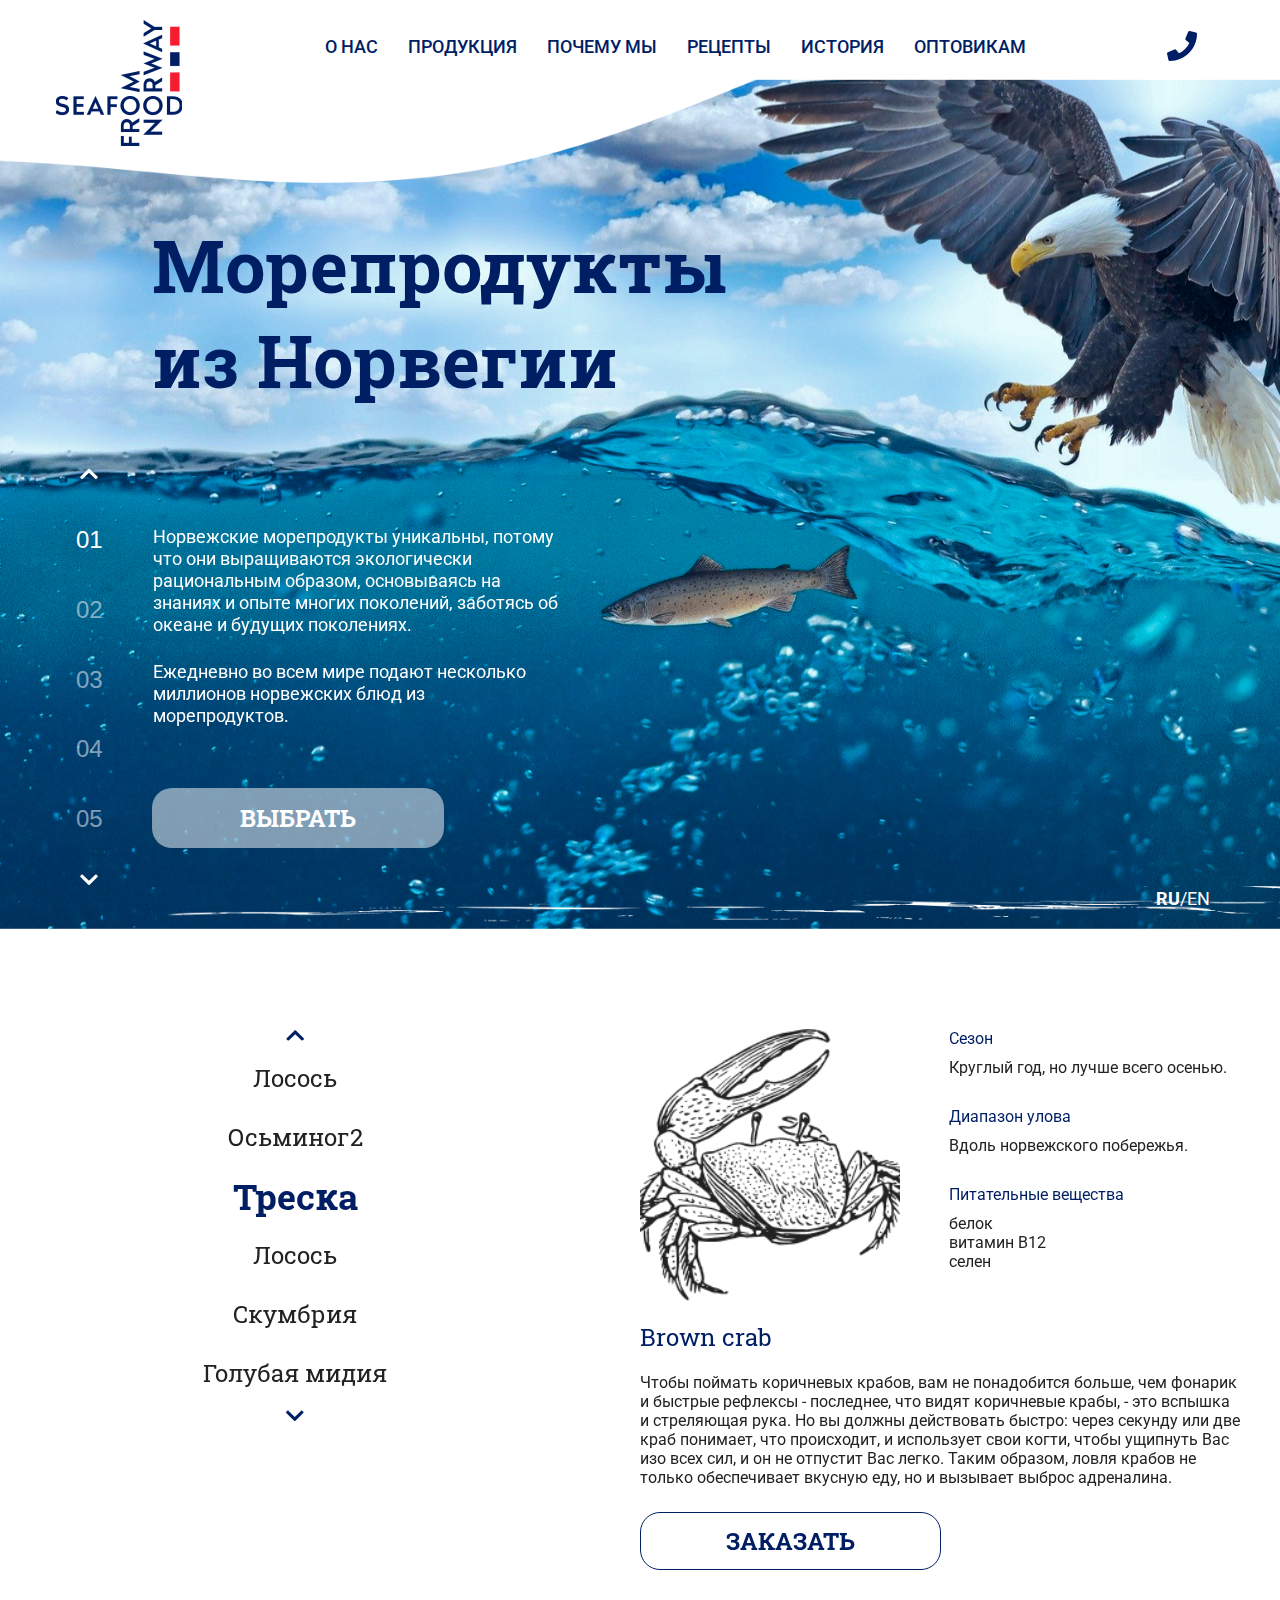
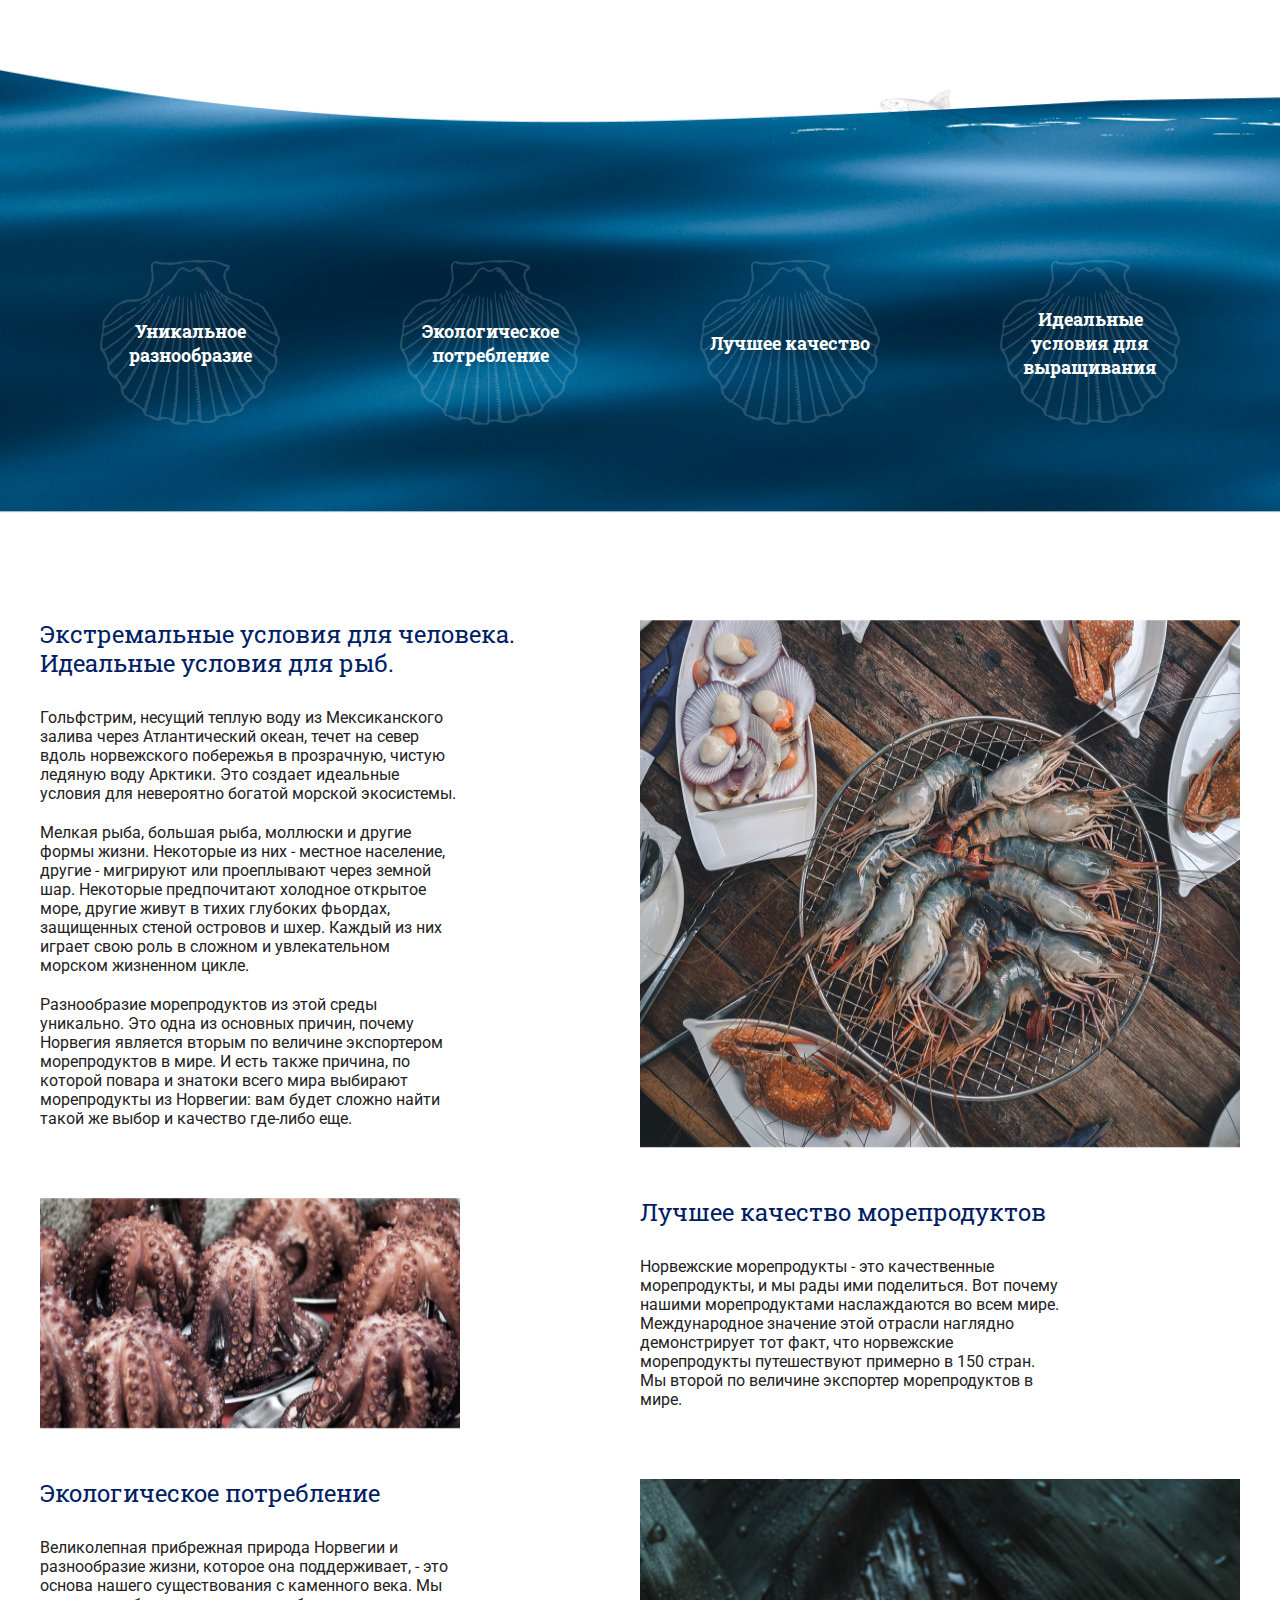
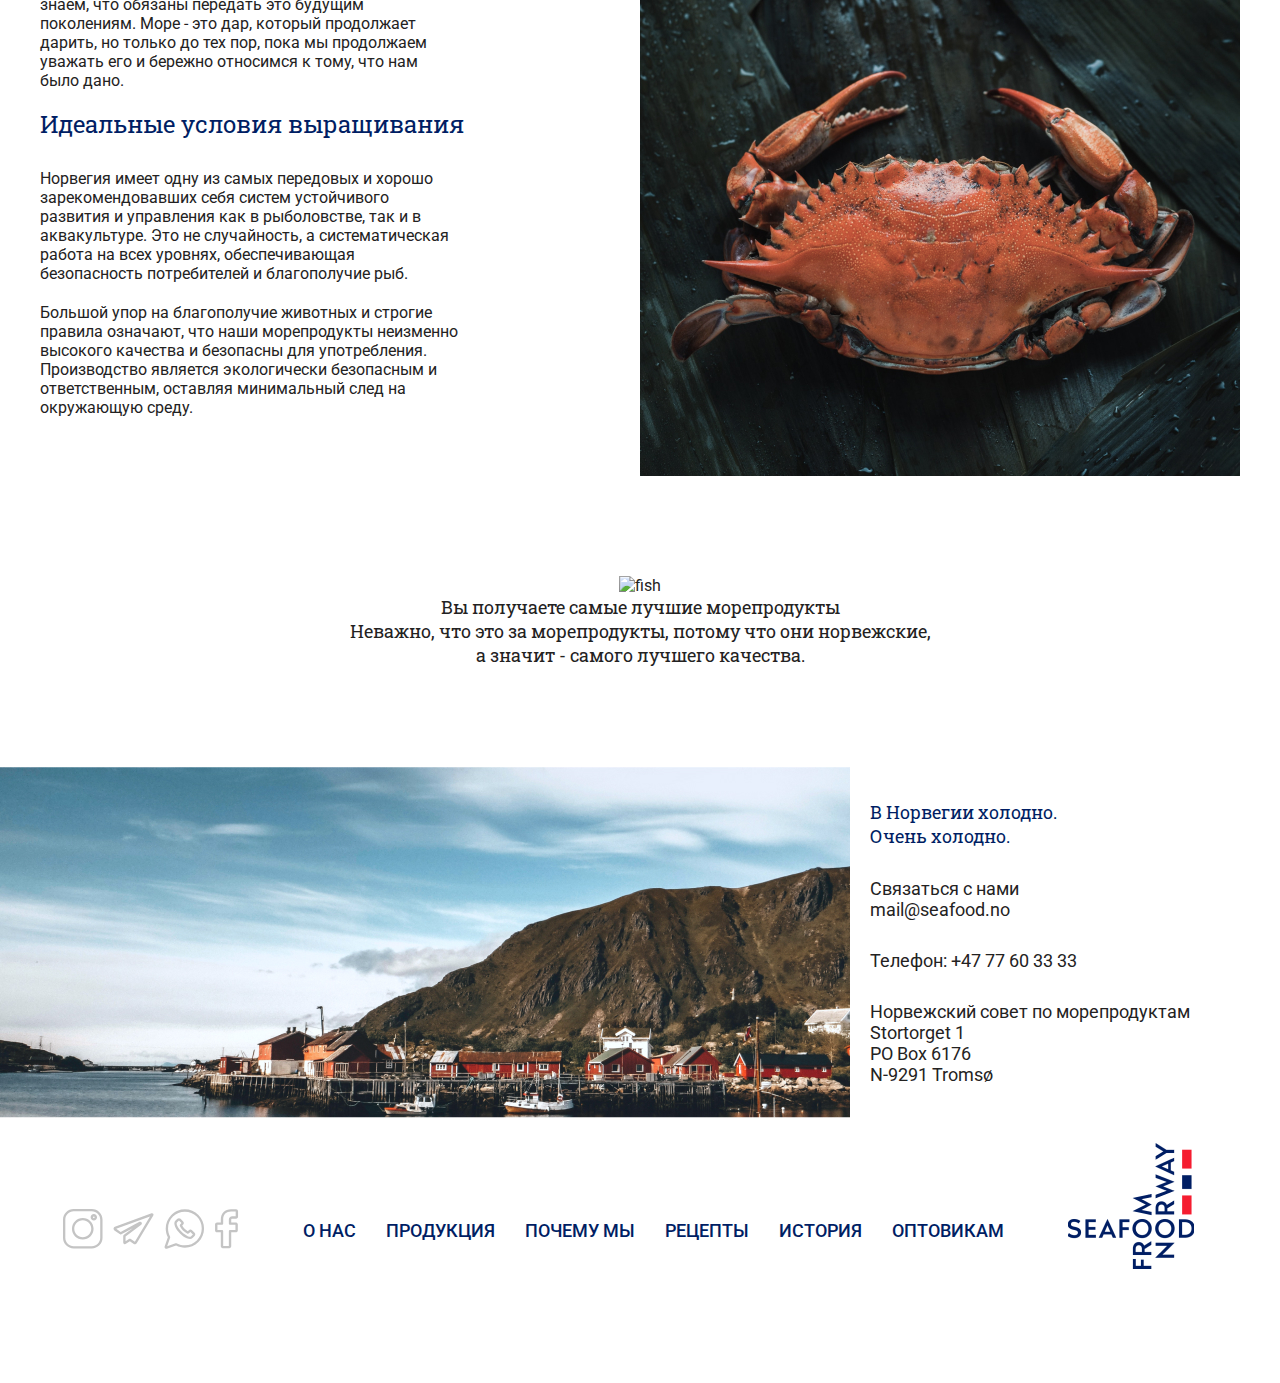
==== commit 8da1e18d: "mobile_vers" ====
--- a/index.html
+++ b/index.html
@@ -505,7 +505,7 @@
           </div>
         </div>
       </section>
-      <!--
+
       <div class="seafood-box">
         <div class="container">
           <div class="seafood-box__items">
@@ -518,6 +518,7 @@
           </div>
         </div>
       </div>
+
       <div class="seafood">
         <div class="container">
           <div class="seafood__items">
@@ -632,6 +633,7 @@
           </blockquote>
         </div>
       </div>
+
       <div class="contacts">
         <div class="container">
           <div class="contacts__box">
@@ -654,10 +656,10 @@
             </ul>
           </div>
         </div>
-      </div>-->
+      </div>
     </main>
 
-    <!-- <footer class="footer">
+    <footer class="footer">
       <div class="container">
         <div class="footer_inner">
           <ul class="footer-social__list">
@@ -767,7 +769,7 @@
           </a>
         </div>
       </div>
-    </footer> -->
+    </footer>
 
     <script src="https://ajax.googleapis.com/ajax/libs/jquery/3.4.1/jquery.min.js"></script>
     <script src="js/slick.min.js"></script>
--- a/css/style.css
+++ b/css/style.css
@@ -517,6 +517,25 @@
   bottom: 0;
 }
 
+@media (max-width: 1160px) {
+  .product__name {
+    width: 350px;
+  }
+
+  .footer_inner .menu {
+    display: none;
+  }
+}
+@media (max-width: 1100px) {
+  .seafood__item-content {
+    padding-right: 20px;
+  }
+
+  .seafood__item--right {
+    padding-right: 0;
+    padding-left: 20px;
+  }
+}
 @media (max-width: 1000px) {
   .menu__list {
     display: block;
@@ -557,6 +576,92 @@
     text-align: center;
     padding: 20px;
   }
+
+  .product__name {
+    width: 250px;
+  }
+}
+@media (max-width: 950px) {
+  .seafood img {
+    max-width: 100%;
+  }
+
+  .seafood__item {
+    -ms-flex-wrap: wrap;
+        flex-wrap: wrap;
+    -webkit-box-pack: center;
+        -ms-flex-pack: center;
+            justify-content: center;
+  }
+
+  .seafood__item--right {
+    -ms-flex-wrap: wrap-reverse;
+        flex-wrap: wrap-reverse;
+  }
+
+  .seafood__item-content {
+    padding-right: 0;
+  }
+
+  .seafood__item--right .seafood__item-content {
+    padding-left: 0;
+    margin-right: 0px;
+  }
+
+  .seafood__item-title,
+.seafood__item-text {
+    max-width: 100%;
+  }
+}
+@media (max-width: 890px) {
+  .product__inner {
+    display: block;
+  }
+
+  .product__content {
+    margin: 0 auto;
+  }
+
+  .product__name {
+    width: 100%;
+    padding-top: 0;
+    margin-bottom: 80px;
+  }
+
+  .product__name-item + .product__name-item {
+    margin-top: 0;
+  }
+
+  .product__name-item.slick-current {
+    line-height: 44px;
+  }
+
+  .product__name .slick-dots {
+    -webkit-box-orient: horizontal;
+    -webkit-box-direction: normal;
+        -ms-flex-direction: row;
+            flex-direction: row;
+    -webkit-box-pack: center;
+        -ms-flex-pack: center;
+            justify-content: center;
+    top: 85px;
+    left: 0;
+    right: 0;
+    bottom: 0;
+  }
+  .product__name .slick-dots button {
+    background-color: #c4c4c4;
+    width: 10px;
+    height: 10px;
+    font-size: 0;
+    padding: 0;
+    border-radius: 50%;
+    margin: 0 5px;
+  }
+
+  .product__name .slick-active button {
+    background-color: #001e64;
+  }
 }
 @media (max-width: 745px) {
   .title__h1 {
@@ -571,7 +676,69 @@
     margin-right: 10px;
   }
 }
+@media (max-width: 650px) {
+  .product__content {
+    width: 100%;
+  }
+
+  .product__name-item {
+    font-size: 18px;
+    line-height: 40px;
+  }
+
+  .product__name-item.slick-current {
+    font-size: 22px;
+    line-height: 40px;
+  }
+
+  .seafood-box {
+    display: none;
+  }
+
+  .seafood {
+    padding: 50px 0;
+  }
+
+  .seafood__items {
+    margin-bottom: 50px;
+  }
+
+  .contacts {
+    background-image: none;
+  }
+
+  .contacts__box {
+    width: 100%;
+    padding: 33px 0 33px 0;
+  }
+
+  .footer {
+    padding-bottom: 40px;
+  }
+
+  .footer_inner {
+    -webkit-box-pack: center;
+        -ms-flex-pack: center;
+            justify-content: center;
+  }
+  .footer_inner .logo {
+    display: none;
+  }
+}
+@media (max-width: 600px) {
+  .product__content-box {
+    display: block;
+  }
+
+  .product__content-list {
+    width: 100%;
+  }
+}
 @media (max-width: 470px) {
+  .product__name .slick-dots {
+    top: 55px;
+  }
+
   .header-slider {
     padding-left: 50px;
   }
@@ -586,6 +753,7 @@
   }
 
   .header__content-btn {
+    padding: 12px 55px;
     margin-left: 50px;
   }
 
@@ -597,6 +765,15 @@
   .phone {
     margin-right: 5px;
   }
+
+  .product__content-btn {
+    padding: 12px 55px;
+    margin-left: 22px;
+  }
+
+  .product {
+    padding-top: 50px;
+  }
 }
 @media (max-width: 360px) {
   .title__h1 {
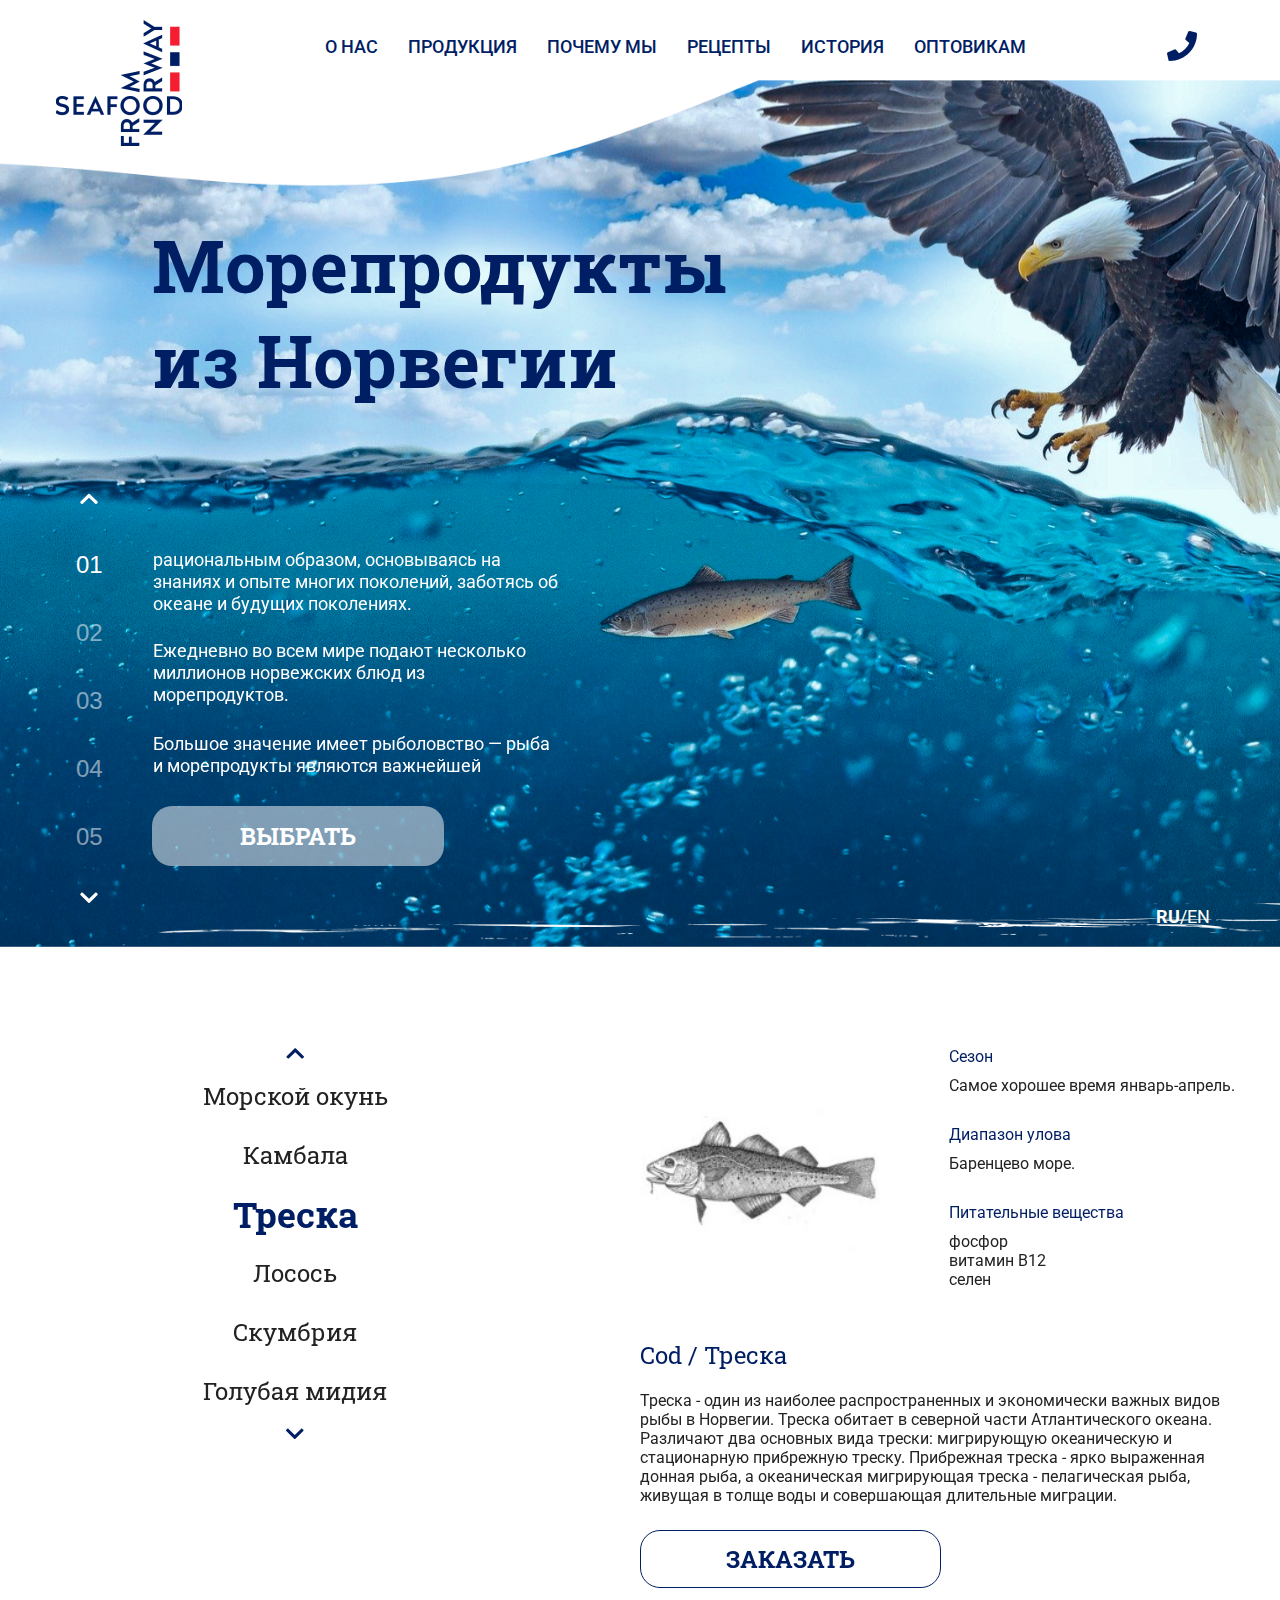
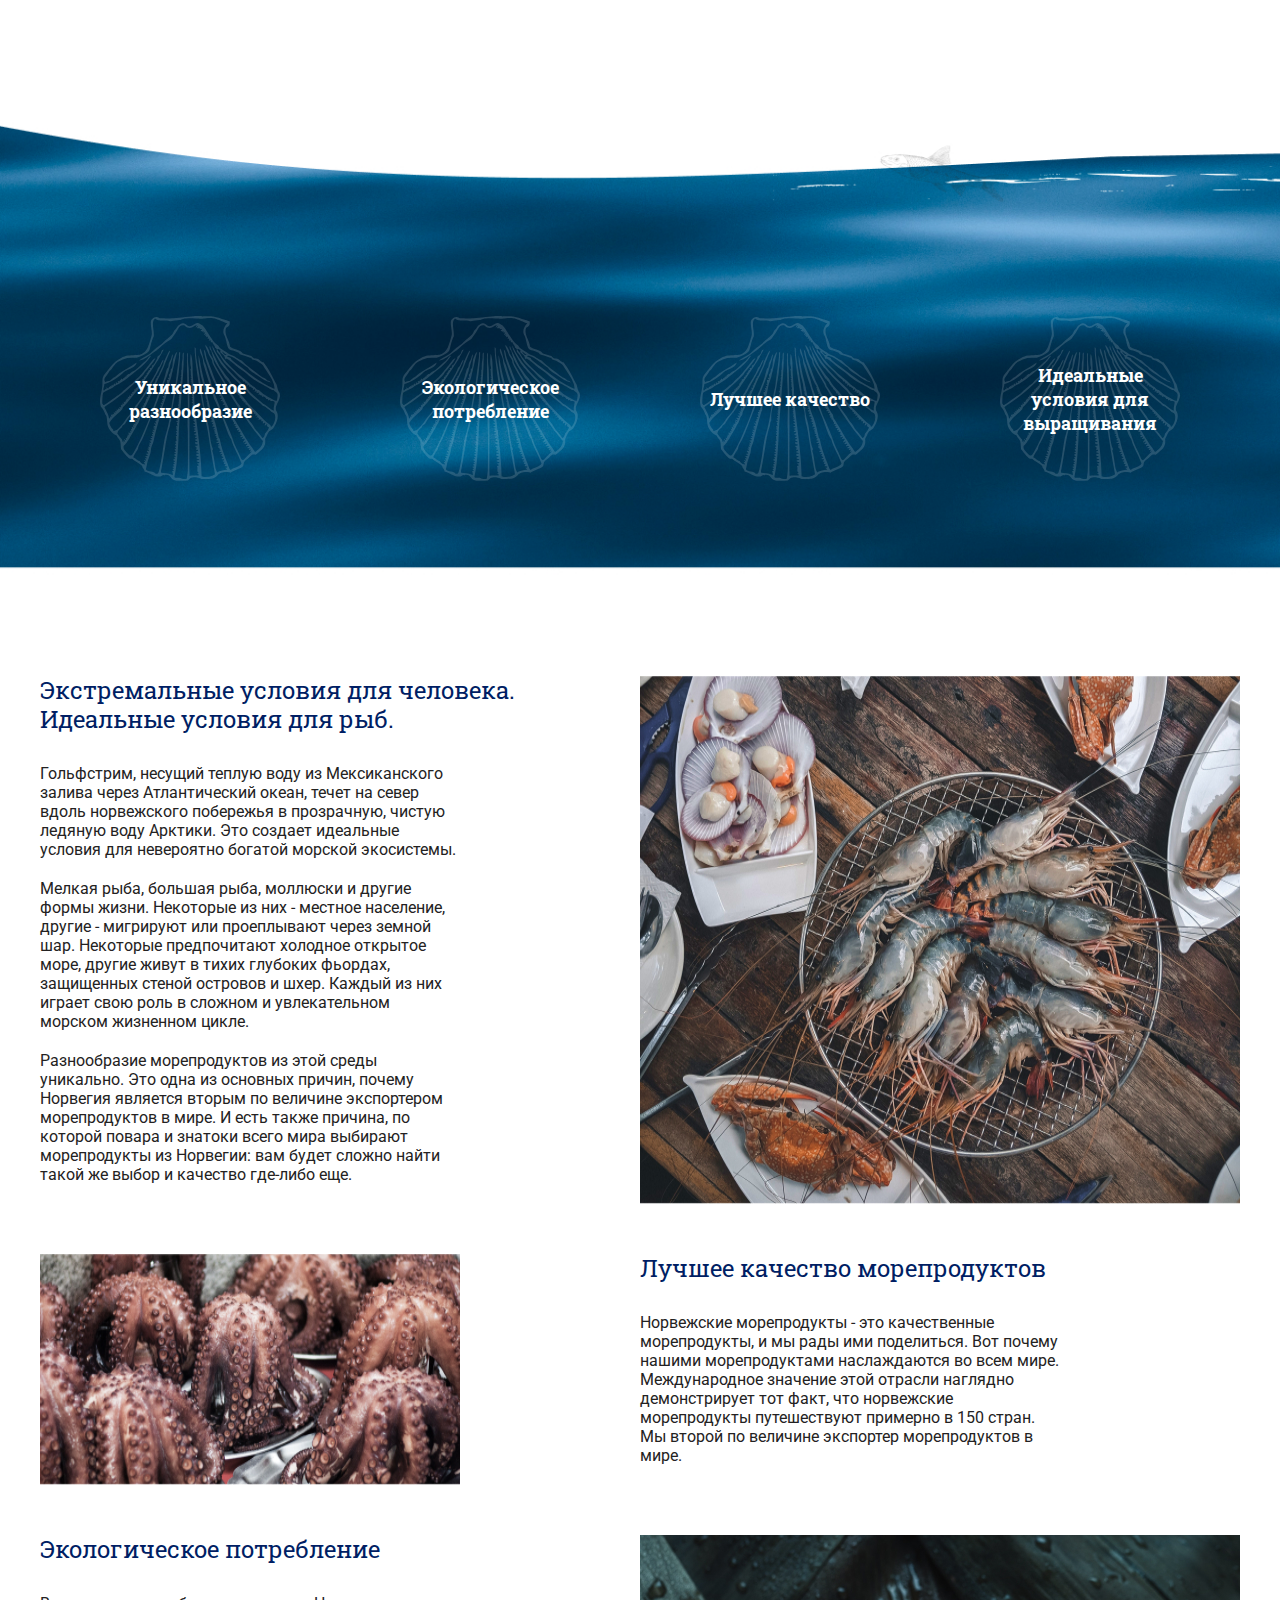
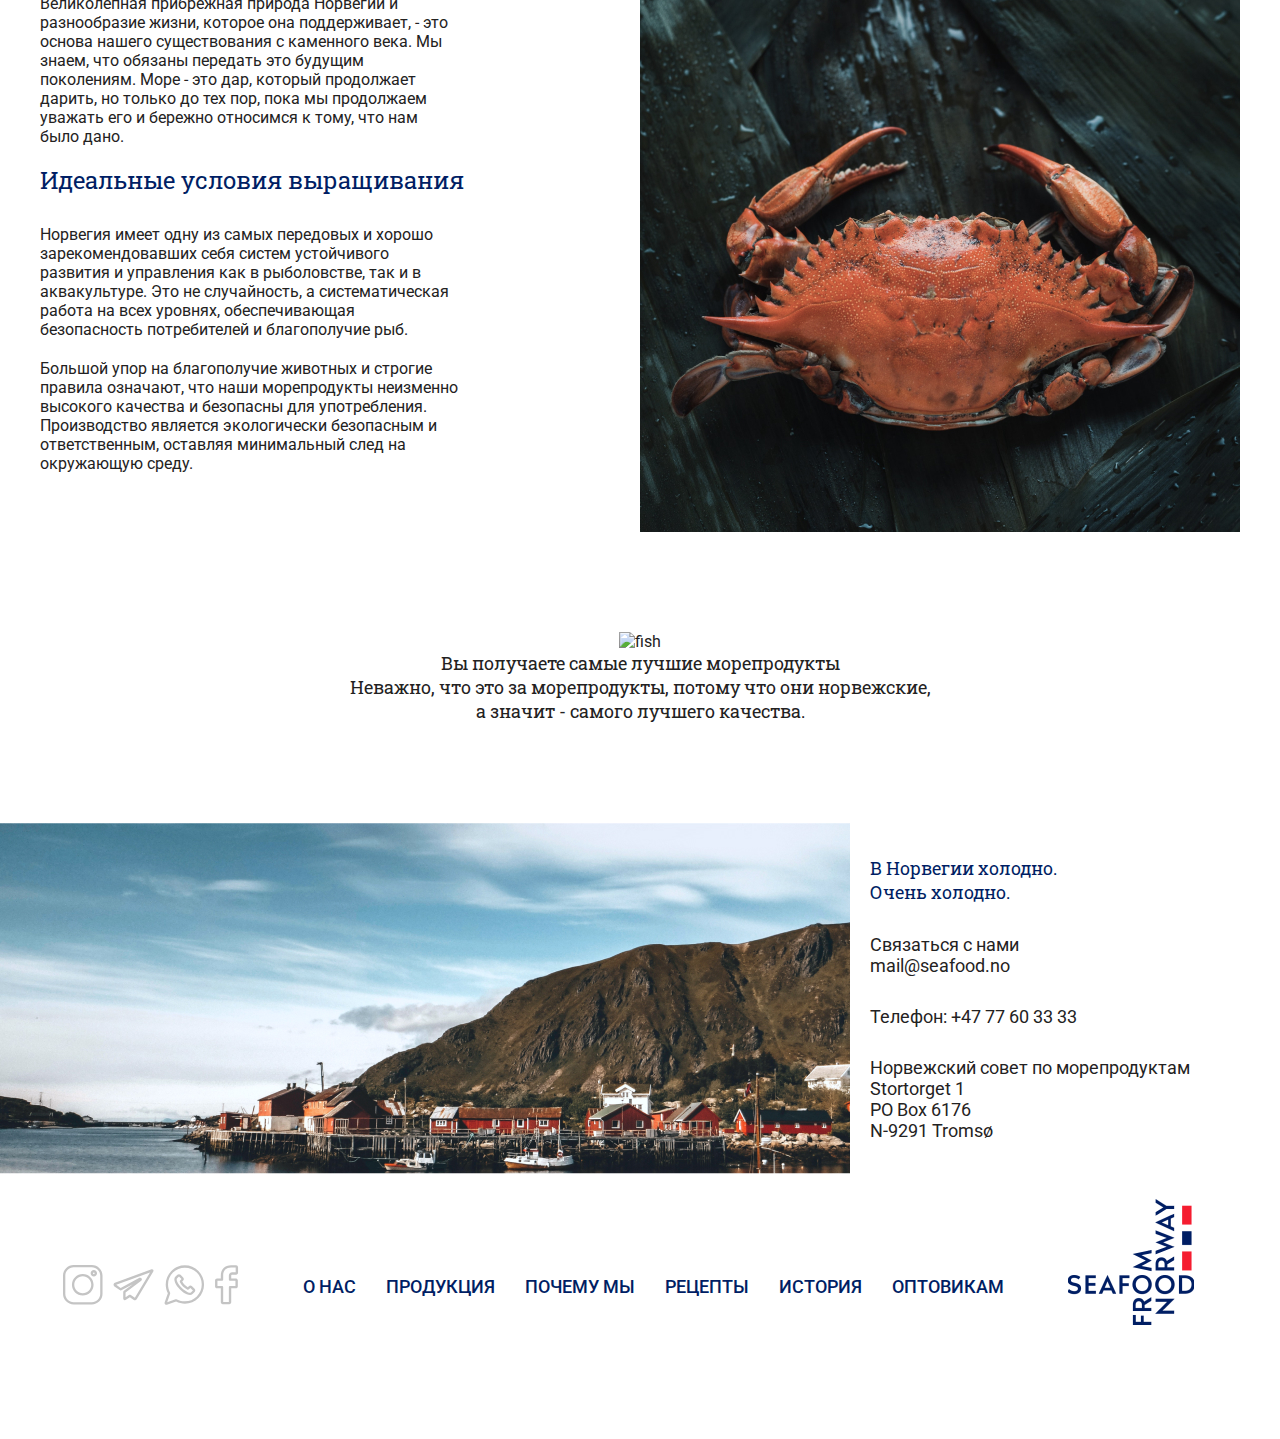
==== commit ced0a538: "add_content_product" ====
--- a/index.html
+++ b/index.html
@@ -70,46 +70,47 @@
             </div>
             <div class="header-slider__item">
               <p class="header-slider__text">
-                Норвежские морепродукты уникальны, потому что они выращиваются
-                экологически рациональным образом, основываясь на знаниях и
-                опыте многих поколений, заботясь об океане и будущих поколениях.
-              </p>
-              <p class="header-slider__text">
-                Ежедневно во всем мире подают несколько миллионов норвежских
-                блюд из морепродуктов.
+                Большое значение имеет рыболовство — рыба и морепродукты
+                являются важнейшей составляющей норвежской кухни.
+              </p>
+              <p class="header-slider__text">
+                Сельдь с давних пор являлась основным продуктом населения
+                Норвегии, бедняки ели её четыре раза в день к каждому приёму
+                пищи.
               </p>
             </div>
             <div class="header-slider__item">
               <p class="header-slider__text">
-                Норвежские морепродукты уникальны, потому что они выращиваются
-                экологически рациональным образом, основываясь на знаниях и
-                опыте многих поколений, заботясь об океане и будущих поколениях.
-              </p>
-              <p class="header-slider__text">
-                Ежедневно во всем мире подают несколько миллионов норвежских
-                блюд из морепродуктов.
+                Для пополнения запасов на зиму особо важным было консервирование
+                продуктов, поэтому многие продукты сушили, мариновали, солили и
+                коптили.
+              </p>
+              <p class="header-slider__text">
+                Фирменным блюдом можно назвать rakfisk — забродившую форель,
+                которая напоминает шведское блюдо сюрстрёмминг. Широко
+                распространены блюда из морепродуктов.
               </p>
             </div>
             <div class="header-slider__item">
               <p class="header-slider__text">
-                Норвежские морепродукты уникальны, потому что они выращиваются
-                экологически рациональным образом, основываясь на знаниях и
-                опыте многих поколений, заботясь об океане и будущих поколениях.
-              </p>
-              <p class="header-slider__text">
-                Ежедневно во всем мире подают несколько миллионов норвежских
-                блюд из морепродуктов.
+                Одним из основных экспортируемых норвежских продуктов является
+                лосось. Во всем мире известен копчёный лосось. Также популярны
+                сельдь, треска, сардины, скумбрия.
+              </p>
+              <p class="header-slider__text">
+                Несмотря на то что в дорогой экспортный продукт превращается
+                только особым образом нарезанное филе, к пойманной рыбе
+                относятся очень бережно.
               </p>
             </div>
             <div class="header-slider__item">
               <p class="header-slider__text">
-                Норвежские морепродукты уникальны, потому что они выращиваются
-                экологически рациональным образом, основываясь на знаниях и
-                опыте многих поколений, заботясь об океане и будущих поколениях.
-              </p>
-              <p class="header-slider__text">
-                Ежедневно во всем мире подают несколько миллионов норвежских
-                блюд из морепродуктов.
+                Горы, море, полярное сияние и полуночное солнце…
+              </p>
+              <p class="header-slider__text">
+                А под ним — деревянные сушильни, на которые после потрошения,
+                чистки и разделки вывешивается рыба. Традиционная и органичная
+                часть пейзажа.
               </p>
             </div>
           </div>
@@ -134,17 +135,167 @@
               <h3 class="product__name-item">Скумбрия</h3>
               <h3 class="product__name-item">Голубая мидия</h3>
               <h3 class="product__name-item">Коричневый краб</h3>
-              <h3 class="product__name-item">Осьминог</h3>
-              <h3 class="product__name-item">Кальмар</h3>
-              <h3 class="product__name-item">Треска</h3>
-              <h3 class="product__name-item">Лосось</h3>
-              <h3 class="product__name-item">Осьминог2</h3>
+              <h3 class="product__name-item">Снежный краб</h3>
+              <h3 class="product__name-item">Норвежский омар</h3>
+              <h3 class="product__name-item">Сайда</h3>
+              <h3 class="product__name-item">Морской окунь</h3>
+              <h3 class="product__name-item">Камбала</h3>
             </div>
             <div class="product__content">
               <div class="product__content-element">
                 <div class="product__content-box">
                   <img
-                    src="images/crab.png"
+                    src="images/product/cod_fish.jpg"
+                    alt="crab"
+                    class="product__content-img"
+                  />
+                  <ul class="product__content-list">
+                    <li class="product__content-item">
+                      <span>Сезон</span>
+                      Самое хорошее время январь-апрель.
+                    </li>
+                    <li class="product__content-item">
+                      <span>Диапазон улова</span>
+                      Баренцево море.
+                    </li>
+                    <li class="product__content-item">
+                      <span>Питательные вещества</span> фосфор <br />витамин B12
+                      <br />селен
+                    </li>
+                  </ul>
+                </div>
+                <h3 class="product__content-title">Cod / Треска</h3>
+                <p class="product__content-text">
+                  Треска - один из наиболее распространенных и экономически
+                  важных видов рыбы в Норвегии. Треска обитает в северной части
+                  Атлантического океана. Различают два основных вида трески:
+                  мигрирующую океаническую и стационарную прибрежную треску.
+                  Прибрежная треска - ярко выраженная донная рыба, а
+                  океаническая мигрирующая треска - пелагическая рыба, живущая в
+                  толще воды и совершающая длительные миграции.
+                </p>
+                <button class="product__content-btn">Заказать</button>
+              </div>
+
+              <div class="product__content-element">
+                <div class="product__content-box">
+                  <img
+                    src="images/product/salmon_fish.jpg"
+                    alt="crab"
+                    class="product__content-img"
+                  />
+                  <ul class="product__content-list">
+                    <li class="product__content-item">
+                      <span>Сезон</span>
+                      Реализуется круглый год.
+                    </li>
+                    <li class="product__content-item">
+                      <span>Диапазон улова</span>
+                      Разведенная на рыбоводных фермах.
+                    </li>
+                    <li class="product__content-item">
+                      <span>Питательные вещества</span> витамин A <br />
+                      витамин PP <br />
+                      Омега-3
+                    </li>
+                  </ul>
+                </div>
+                <h3 class="product__content-title">Salmon / Лосось</h3>
+                <p class="product__content-text">
+                  Коммерческий лов семги ведется владельцами прибрежных
+                  земельных участков, имеющими на это разрешение. Разведение
+                  семги (и форели) получило бурное развитие в Норвегии после
+                  "бума" в середине 1970-х гг. Разведение семги как отрасль
+                  экспорта и прибрежной торговли сыграло большую роль в
+                  заселении и экономике Норвегии. В последние годы доля данной
+                  отрасли составляет почти 40% экспорта норвежских рыбных
+                  продуктов
+                </p>
+                <button class="product__content-btn">Заказать</button>
+              </div>
+
+              <div class="product__content-element">
+                <div class="product__content-box">
+                  <img
+                    src="images/product/mackerel_fish.jpg"
+                    alt="crab"
+                    class="product__content-img"
+                  />
+                  <ul class="product__content-list">
+                    <li class="product__content-item">
+                      <span>Сезон</span>
+                      С июня по ноябрь.
+                    </li>
+                    <li class="product__content-item">
+                      <span>Диапазон улова</span>
+                      По всему побережью.
+                    </li>
+                    <li class="product__content-item">
+                      <span>Питательные вещества</span> насыщенные жиры
+                      <br />
+                      кальций<br />
+                      витамин B12
+                    </li>
+                  </ul>
+                </div>
+                <h3 class="product__content-title">Mackerel / Скумбрия</h3>
+                <p class="product__content-text">
+                  Скумбрия — ценная промысловая рыба. Мясо у неё жирное (до 16,5
+                  % жира), богатое витамином B12, без мелких костей, нежное и
+                  вкусное. Скумбрий промышляют в основном кошельковыми неводами,
+                  либо с помощью жаберных сетей, крючковых орудий лова, ярусов,
+                  тралов и ставных неводов. Мясо поступает на рынок в свежем,
+                  замороженном, копчёном, солёном и консервированном виде.
+                  Высокая жирность скумбрии позволяет готовить ее запеканием без
+                  добавления масла.
+                </p>
+                <button class="product__content-btn">Заказать</button>
+              </div>
+
+              <div class="product__content-element">
+                <div class="product__content-box">
+                  <img
+                    src="images/product/blue_ mussel.jpg"
+                    alt="crab"
+                    class="product__content-img"
+                  />
+                  <ul class="product__content-list">
+                    <li class="product__content-item">
+                      <span>Сезон</span>
+                      Круглый год, но лучше всего зимой.
+                    </li>
+                    <li class="product__content-item">
+                      <span>Диапазон улова</span>
+                      Приливные районы, вдоль скал.
+                    </li>
+                    <li class="product__content-item">
+                      <span>Питательные вещества</span> натрий <br />калий
+                      <br />фосфор
+                    </li>
+                  </ul>
+                </div>
+                <h3 class="product__content-title">
+                  Blue mussel / Голубая мидия
+                </h3>
+                <p class="product__content-text">
+                  Форма раковины треугольная и вытянутая с закругленными краями.
+                  Раковина гладкая с скульптурой тонких концентрических линий
+                  роста, но без излучающих ребер. Раковины этого вида
+                  фиолетового, синего или иногда коричневого цвета, иногда с
+                  радиальными полосами. Наружная поверхность раковины покрыта
+                  периостракумом, который при эрозии обнажает цветной
+                  призматический кальцитовый слой. Голубые мидии полусидячие,
+                  обладают способностью отсоединяться и прикрепляться к
+                  поверхности, позволяя моллюску перемещаться относительно
+                  положения воды.
+                </p>
+                <button class="product__content-btn">Заказать</button>
+              </div>
+
+              <div class="product__content-element">
+                <div class="product__content-box">
+                  <img
+                    src="images/product/brown_crab.jpg"
                     alt="crab"
                     class="product__content-img"
                   />
@@ -158,12 +309,14 @@
                       Вдоль норвежского побережья.
                     </li>
                     <li class="product__content-item">
-                      <span>Питательные вещества</span> белок <br />витамин B12
-                      <br />селен
-                    </li>
-                  </ul>
-                </div>
-                <h3 class="product__content-title">Brown crab</h3>
+                      <span>Питательные вещества</span> белок <br />
+                      витамин B12 <br />селен
+                    </li>
+                  </ul>
+                </div>
+                <h3 class="product__content-title">
+                  Brown crab / Коричневый краб
+                </h3>
                 <p class="product__content-text">
                   Чтобы поймать коричневых крабов, вам не понадобится больше,
                   чем фонарик и быстрые рефлексы - последнее, что видят
@@ -180,324 +333,175 @@
               <div class="product__content-element">
                 <div class="product__content-box">
                   <img
-                    src="images/crab.png"
-                    alt="crab"
-                    class="product__content-img"
-                  />
-                  <ul class="product__content-list">
-                    <li class="product__content-item">
-                      <span>Сезон</span>
-                      Круглый год, но лучше всего осенью.
-                    </li>
-                    <li class="product__content-item">
-                      <span>Диапазон улова</span>
-                      Вдоль норвежского побережья.
-                    </li>
-                    <li class="product__content-item">
-                      <span>Питательные вещества</span> белок <br />
-                      витамин B12 <br />
-                      селен
-                    </li>
-                  </ul>
-                </div>
-                <h3 class="product__content-title">Brown crab</h3>
-                <p class="product__content-text">
-                  Чтобы поймать коричневых крабов, вам не понадобится больше,
-                  чем фонарик и быстрые рефлексы - последнее, что видят
-                  коричневые крабы, - это вспышка и стреляющая рука. Но вы
-                  должны действовать быстро: через секунду или две краб
-                  понимает, что происходит, и использует свои когти, чтобы
-                  ущипнуть Вас изо всех сил, и он не отпустит Вас легко. Таким
-                  образом, ловля крабов не только обеспечивает вкусную еду, но и
-                  вызывает выброс адреналина.
-                </p>
-                <button class="product__content-btn">Заказать</button>
-              </div>
-
-              <div class="product__content-element">
-                <div class="product__content-box">
-                  <img
-                    src="images/crab.png"
-                    alt="crab"
-                    class="product__content-img"
-                  />
-                  <ul class="product__content-list">
-                    <li class="product__content-item">
-                      <span>Сезон</span>
-                      Круглый год, но лучше всего осенью.
-                    </li>
-                    <li class="product__content-item">
-                      <span>Диапазон улова</span>
-                      Вдоль норвежского побережья.
-                    </li>
-                    <li class="product__content-item">
-                      <span>Питательные вещества</span> белок <br />витамин
-                      B12<br />
-                      селен
-                    </li>
-                  </ul>
-                </div>
-                <h3 class="product__content-title">Brown crab</h3>
-                <p class="product__content-text">
-                  Чтобы поймать коричневых крабов, вам не понадобится больше,
-                  чем фонарик и быстрые рефлексы - последнее, что видят
-                  коричневые крабы, - это вспышка и стреляющая рука. Но вы
-                  должны действовать быстро: через секунду или две краб
-                  понимает, что происходит, и использует свои когти, чтобы
-                  ущипнуть Вас изо всех сил, и он не отпустит Вас легко. Таким
-                  образом, ловля крабов не только обеспечивает вкусную еду, но и
-                  вызывает выброс адреналина.
-                </p>
-                <button class="product__content-btn">Заказать</button>
-              </div>
-
-              <div class="product__content-element">
-                <div class="product__content-box">
-                  <img
-                    src="images/crab.png"
-                    alt="crab"
-                    class="product__content-img"
-                  />
-                  <ul class="product__content-list">
-                    <li class="product__content-item">
-                      <span>Сезон</span>
-                      Круглый год, но лучше всего осенью.
-                    </li>
-                    <li class="product__content-item">
-                      <span>Диапазон улова</span>
-                      Вдоль норвежского побережья.
-                    </li>
-                    <li class="product__content-item">
-                      <span>Питательные вещества</span> белок <br />витамин B12
+                    src="images/product/snow_crab.jpg"
+                    alt="crab"
+                    class="product__content-img"
+                  />
+                  <ul class="product__content-list">
+                    <li class="product__content-item">
+                      <span>Сезон</span>
+                      Круглый год.
+                    </li>
+                    <li class="product__content-item">
+                      <span>Диапазон улова</span>
+                      У берегов на глубинах от 7 метров.
+                    </li>
+                    <li class="product__content-item">
+                      <span>Питательные вещества</span> йод <br />
+                      калиций <br />цинк
+                    </li>
+                  </ul>
+                </div>
+                <h3 class="product__content-title">Cnow crab / Снежный краб</h3>
+                <p class="product__content-text">
+                  Среди множества видов крабов только около десятка добывают
+                  промышленно ( остальные мелковаты), среди этих не последним
+                  считается краб-стригун. И один из видов краба-стригуна
+                  -"опилио"- как раз и называют "снежным крабом" («snow
+                  crab»).Стригуном называют за "ножницы" на концах клешней,
+                  которыми он постоянно щелкает. Любит холодные , неспокойные
+                  водные пространства (вода +2 - +5 градусов)- обитает в
+                  северной части Атлантического и Тихого океанов.
+                </p>
+                <button class="product__content-btn">Заказать</button>
+              </div>
+
+              <div class="product__content-element">
+                <div class="product__content-box">
+                  <img
+                    src="images/product/scampo.jpg"
+                    alt="crab"
+                    class="product__content-img"
+                  />
+                  <ul class="product__content-list">
+                    <li class="product__content-item">
+                      <span>Сезон</span>
+                      Осень и начало зимы.
+                    </li>
+                    <li class="product__content-item">
+                      <span>Диапазон улова</span>
+                      В прибрежных зоных на глубинах от 30м.
+                    </li>
+                    <li class="product__content-item">
+                      <span>Питательные вещества</span> витамин B4 <br />витамин
+                      B6 <br />витамин B12
+                    </li>
+                  </ul>
+                </div>
+                <h3 class="product__content-title">Scampo / Норвежский омар</h3>
+                <p class="product__content-text">
+                  Основными чертами норвежского омара являются две продолговатые
+                  клешни. Самки достигают размеров до 20 см, самцы насчитывает
+                  до 24 см в длину. <br />
+                  В кулинарии задняя часть норвежского омара считается
+                  деликатесом, в то время как его тонкие клешни в отличие от
+                  других видов омаров не содержат пригодного к употреблению
+                  мяса.
+                </p>
+                <button class="product__content-btn">Заказать</button>
+              </div>
+
+              <div class="product__content-element">
+                <div class="product__content-box">
+                  <img
+                    src="images/product/coal_fish.jpg"
+                    alt="crab"
+                    class="product__content-img"
+                  />
+                  <ul class="product__content-list">
+                    <li class="product__content-item">
+                      <span>Сезон</span>
+                      Круглый год.
+                    </li>
+                    <li class="product__content-item">
+                      <span>Диапазон улова</span>
+                      Вдоль побережья.
+                    </li>
+                    <li class="product__content-item">
+                      <span>Питательные вещества</span> цинк <br />фосфор
                       <br />селен
                     </li>
                   </ul>
                 </div>
-                <h3 class="product__content-title">Brown crab</h3>
-                <p class="product__content-text">
-                  Чтобы поймать коричневых крабов, вам не понадобится больше,
-                  чем фонарик и быстрые рефлексы - последнее, что видят
-                  коричневые крабы, - это вспышка и стреляющая рука. Но вы
-                  должны действовать быстро: через секунду или две краб
-                  понимает, что происходит, и использует свои когти, чтобы
-                  ущипнуть Вас изо всех сил, и он не отпустит Вас легко. Таким
-                  образом, ловля крабов не только обеспечивает вкусную еду, но и
-                  вызывает выброс адреналина.
-                </p>
-                <button class="product__content-btn">Заказать</button>
-              </div>
-
-              <div class="product__content-element">
-                <div class="product__content-box">
-                  <img
-                    src="images/crab.png"
-                    alt="crab"
-                    class="product__content-img"
-                  />
-                  <ul class="product__content-list">
-                    <li class="product__content-item">
-                      <span>Сезон</span>
-                      Круглый год, но лучше всего осенью.
-                    </li>
-                    <li class="product__content-item">
-                      <span>Диапазон улова</span>
-                      Вдоль норвежского побережья.
-                    </li>
-                    <li class="product__content-item">
-                      <span>Питательные вещества</span> белок <br />
-                      витамин B12 <br />селен
-                    </li>
-                  </ul>
-                </div>
-                <h3 class="product__content-title">Brown crab</h3>
-                <p class="product__content-text">
-                  Чтобы поймать коричневых крабов, вам не понадобится больше,
-                  чем фонарик и быстрые рефлексы - последнее, что видят
-                  коричневые крабы, - это вспышка и стреляющая рука. Но вы
-                  должны действовать быстро: через секунду или две краб
-                  понимает, что происходит, и использует свои когти, чтобы
-                  ущипнуть Вас изо всех сил, и он не отпустит Вас легко. Таким
-                  образом, ловля крабов не только обеспечивает вкусную еду, но и
-                  вызывает выброс адреналина.
-                </p>
-                <button class="product__content-btn">Заказать</button>
-              </div>
-
-              <div class="product__content-element">
-                <div class="product__content-box">
-                  <img
-                    src="images/crab.png"
-                    alt="crab"
-                    class="product__content-img"
-                  />
-                  <ul class="product__content-list">
-                    <li class="product__content-item">
-                      <span>Сезон</span>
-                      Круглый год, но лучше всего осенью.
-                    </li>
-                    <li class="product__content-item">
-                      <span>Диапазон улова</span>
-                      Вдоль норвежского побережья.
-                    </li>
-                    <li class="product__content-item">
-                      <span>Питательные вещества</span> белок <br />витамин B12
-                      <br />селен
-                    </li>
-                  </ul>
-                </div>
-                <h3 class="product__content-title">Brown crab</h3>
-                <p class="product__content-text">
-                  Чтобы поймать коричневых крабов, вам не понадобится больше,
-                  чем фонарик и быстрые рефлексы - последнее, что видят
-                  коричневые крабы, - это вспышка и стреляющая рука. Но вы
-                  должны действовать быстро: через секунду или две краб
-                  понимает, что происходит, и использует свои когти, чтобы
-                  ущипнуть Вас изо всех сил, и он не отпустит Вас легко. Таким
-                  образом, ловля крабов не только обеспечивает вкусную еду, но и
-                  вызывает выброс адреналина.
-                </p>
-                <button class="product__content-btn">Заказать</button>
-              </div>
-
-              <div class="product__content-element">
-                <div class="product__content-box">
-                  <img
-                    src="images/crab.png"
-                    alt="crab"
-                    class="product__content-img"
-                  />
-                  <ul class="product__content-list">
-                    <li class="product__content-item">
-                      <span>Сезон</span>
-                      Круглый год, но лучше всего осенью.
-                    </li>
-                    <li class="product__content-item">
-                      <span>Диапазон улова</span>
-                      Вдоль норвежского побережья.
-                    </li>
-                    <li class="product__content-item">
-                      <span>Питательные вещества</span> белок <br />витамин B12
-                      <br />селен
-                    </li>
-                  </ul>
-                </div>
-                <h3 class="product__content-title">Brown crab</h3>
-                <p class="product__content-text">
-                  Чтобы поймать коричневых крабов, вам не понадобится больше,
-                  чем фонарик и быстрые рефлексы - последнее, что видят
-                  коричневые крабы, - это вспышка и стреляющая рука. Но вы
-                  должны действовать быстро: через секунду или две краб
-                  понимает, что происходит, и использует свои когти, чтобы
-                  ущипнуть Вас изо всех сил, и он не отпустит Вас легко. Таким
-                  образом, ловля крабов не только обеспечивает вкусную еду, но и
-                  вызывает выброс адреналина.
-                </p>
-                <button class="product__content-btn">Заказать</button>
-              </div>
-
-              <div class="product__content-element">
-                <div class="product__content-box">
-                  <img
-                    src="images/crab.png"
-                    alt="crab"
-                    class="product__content-img"
-                  />
-                  <ul class="product__content-list">
-                    <li class="product__content-item">
-                      <span>Сезон</span>
-                      Круглый год, но лучше всего осенью.
-                    </li>
-                    <li class="product__content-item">
-                      <span>Диапазон улова</span>
-                      Вдоль норвежского побережья.
-                    </li>
-                    <li class="product__content-item">
-                      <span>Питательные вещества</span> белок <br />витамин B12
-                      <br />селен
-                    </li>
-                  </ul>
-                </div>
-                <h3 class="product__content-title">Brown crab</h3>
-                <p class="product__content-text">
-                  Чтобы поймать коричневых крабов, вам не понадобится больше,
-                  чем фонарик и быстрые рефлексы - последнее, что видят
-                  коричневые крабы, - это вспышка и стреляющая рука. Но вы
-                  должны действовать быстро: через секунду или две краб
-                  понимает, что происходит, и использует свои когти, чтобы
-                  ущипнуть Вас изо всех сил, и он не отпустит Вас легко. Таким
-                  образом, ловля крабов не только обеспечивает вкусную еду, но и
-                  вызывает выброс адреналина.
-                </p>
-                <button class="product__content-btn">Заказать</button>
-              </div>
-
-              <div class="product__content-element">
-                <div class="product__content-box">
-                  <img
-                    src="images/crab.png"
-                    alt="crab"
-                    class="product__content-img"
-                  />
-                  <ul class="product__content-list">
-                    <li class="product__content-item">
-                      <span>Сезон</span>
-                      Круглый год, но лучше всего осенью.
-                    </li>
-                    <li class="product__content-item">
-                      <span>Диапазон улова</span>
-                      Вдоль норвежского побережья.
-                    </li>
-                    <li class="product__content-item">
-                      <span>Питательные вещества</span> белок <br />витамин B12
-                    </li>
-                  </ul>
-                </div>
-                <h3 class="product__content-title">Brown crab</h3>
-                <p class="product__content-text">
-                  Чтобы поймать коричневых крабов, вам не понадобится больше,
-                  чем фонарик и быстрые рефлексы - последнее, что видят
-                  коричневые крабы, - это вспышка и стреляющая рука. Но вы
-                  должны действовать быстро: через секунду или две краб
-                  понимает, что происходит, и использует свои когти, чтобы
-                  ущипнуть Вас изо всех сил, и он не отпустит Вас легко. Таким
-                  образом, ловля крабов не только обеспечивает вкусную еду, но и
-                  вызывает выброс адреналина.
-                </p>
-                <button class="product__content-btn">Заказать</button>
-              </div>
-
-              <div class="product__content-element">
-                <div class="product__content-box">
-                  <img
-                    src="images/crab.png"
-                    alt="crab"
-                    class="product__content-img"
-                  />
-                  <ul class="product__content-list">
-                    <li class="product__content-item">
-                      <span>Сезон</span>
-                      Круглый год, но лучше всего осенью.
-                    </li>
-                    <li class="product__content-item">
-                      <span>Диапазон улова</span>
-                      Вдоль норвежского побережья.
-                    </li>
-                    <li class="product__content-item">
-                      <span>Питательные вещества</span> белок <br />витамин B12
-                      <br />селен
-                    </li>
-                  </ul>
-                </div>
-                <h3 class="product__content-title">Brown crab</h3>
-                <p class="product__content-text">
-                  Чтобы поймать коричневых крабов, вам не понадобится больше,
-                  чем фонарик и быстрые рефлексы - последнее, что видят
-                  коричневые крабы, - это вспышка и стреляющая рука. Но вы
-                  должны действовать быстро: через секунду или две краб
-                  понимает, что происходит, и использует свои когти, чтобы
-                  ущипнуть Вас изо всех сил, и он не отпустит Вас легко. Таким
-                  образом, ловля крабов не только обеспечивает вкусную еду, но и
-                  вызывает выброс адреналина.
+                <h3 class="product__content-title">Coalfish / Сайда</h3>
+                <p class="product__content-text">
+                  Сайда является одним из важнейших промысловым видов рыб. Мясо
+                  серое, своеобразного приятного вкуса. Промысел ведется в
+                  прибрежных водах и на севере, западнее мыса Норд-Кап. К северу
+                  от Финнамрка сайду ловят неводом во фьордах и прилегающих к
+                  ним районах. Северное море и западное побережье Финнмарка
+                  также являются хорошими промысловыми районами.
+                </p>
+                <button class="product__content-btn">Заказать</button>
+              </div>
+
+              <div class="product__content-element">
+                <div class="product__content-box">
+                  <img
+                    src="images/product/red_fish.jpg"
+                    alt="crab"
+                    class="product__content-img"
+                  />
+                  <ul class="product__content-list">
+                    <li class="product__content-item">
+                      <span>Сезон</span>
+                      Круглый год.
+                    </li>
+                    <li class="product__content-item">
+                      <span>Диапазон улова</span>
+                      вдоль материкового склона на глубине 100-500м.
+                    </li>
+                    <li class="product__content-item">
+                      <span>Питательные вещества</span> насыщенный жирные
+                      кислоты <br />кальций <br />
+                      йод
+                    </li>
+                  </ul>
+                </div>
+                <h3 class="product__content-title">Rea Fish crab</h3>
+                <p class="product__content-text">
+                  Наиболее крупные уловы морского окуня, широко
+                  распространенного в Норвегии, добываются тралом. Весной
+                  ведется специализированный промысел морского окуня вдоль края
+                  шельфа к северу от острова Медвежий. Как прилов морской окунь
+                  добывается круглый год в большей части норвежской
+                  экономической зоны и в районе острова Шпицберген.
+                </p>
+                <button class="product__content-btn">Заказать</button>
+              </div>
+
+              <div class="product__content-element">
+                <div class="product__content-box">
+                  <img
+                    src="images/product/plaice.jpg"
+                    alt="crab"
+                    class="product__content-img"
+                  />
+                  <ul class="product__content-list">
+                    <li class="product__content-item">
+                      <span>Сезон</span>
+                      С середины лета до декабря.
+                    </li>
+                    <li class="product__content-item">
+                      <span>Диапазон улова</span>
+                      На малых глубинах 10 - 50 м.
+                    </li>
+                    <li class="product__content-item">
+                      <span>Питательные вещества</span> витамин D <br />витамин
+                      B12 <br />селен
+                    </li>
+                  </ul>
+                </div>
+                <h3 class="product__content-title">Plaice / Камбала</h3>
+                <p class="product__content-text">
+                  Морская, придонная рыба. Обитает над песчаными и илистыми
+                  грунтами на континентальном шельфе, чаще на малых глубинах
+                  (10–50 метров), днём старается скрываться от врагов, зарывшись
+                  в осадок. Иногда морская камбала может погружаться в более
+                  глубокие (до 200 метров) слои. Молодь держится у берега на
+                  мелководье. Рыба может переносить резкие колебания солёности
+                  воды и выживать в слабосолёных и даже пресных водоёмах. <br />
+                  Морская камбала пользуется большой популярностью в кулинарии.
                 </p>
                 <button class="product__content-btn">Заказать</button>
               </div>
--- a/css/style.css
+++ b/css/style.css
@@ -83,12 +83,12 @@
   color: #001e64;
   max-width: 589px;
   padding: 170px 0px 0px 112px;
-  margin-bottom: 60px;
+  margin-bottom: 85px;
 }
 
 .header-slider {
   max-width: 522px;
-  padding: 57px 0px 135px 112px;
+  padding: 55px 0px 130px 112px;
 }
 .header-slider__text {
   margin-bottom: 25px;
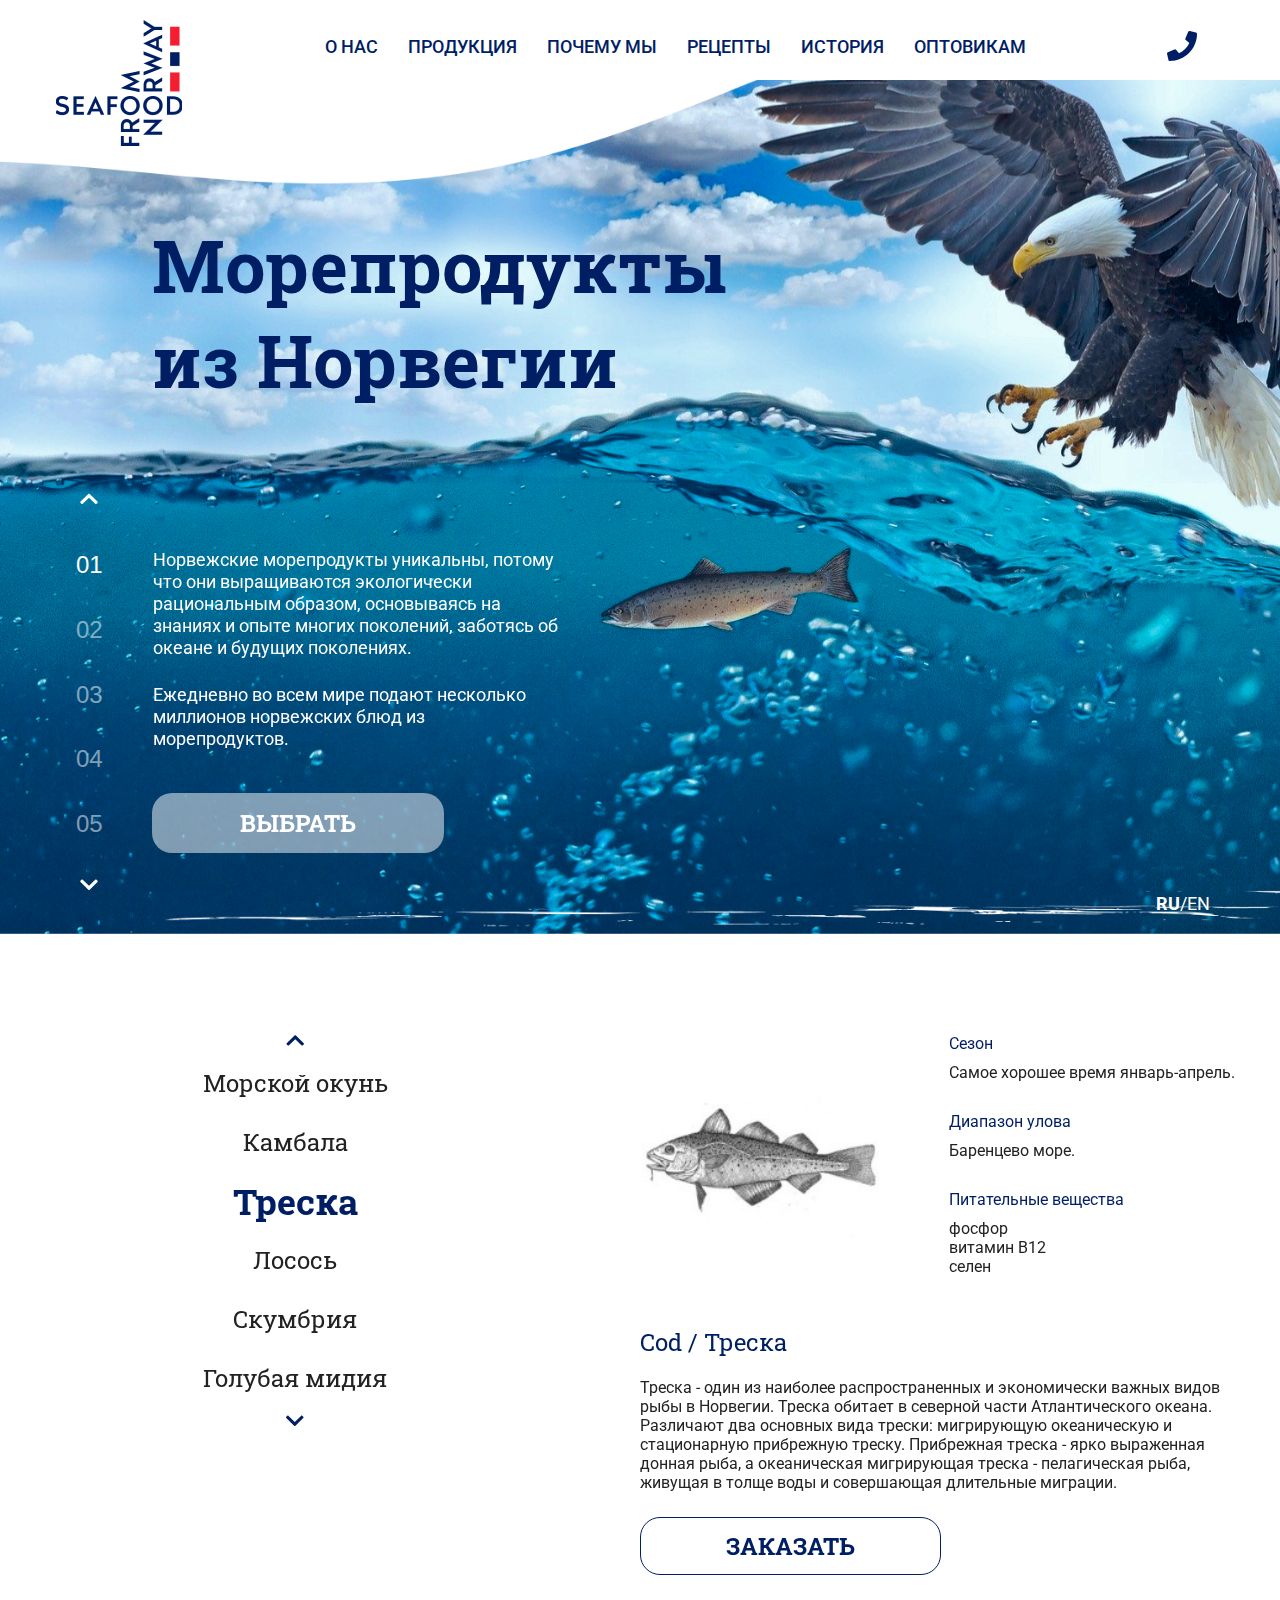
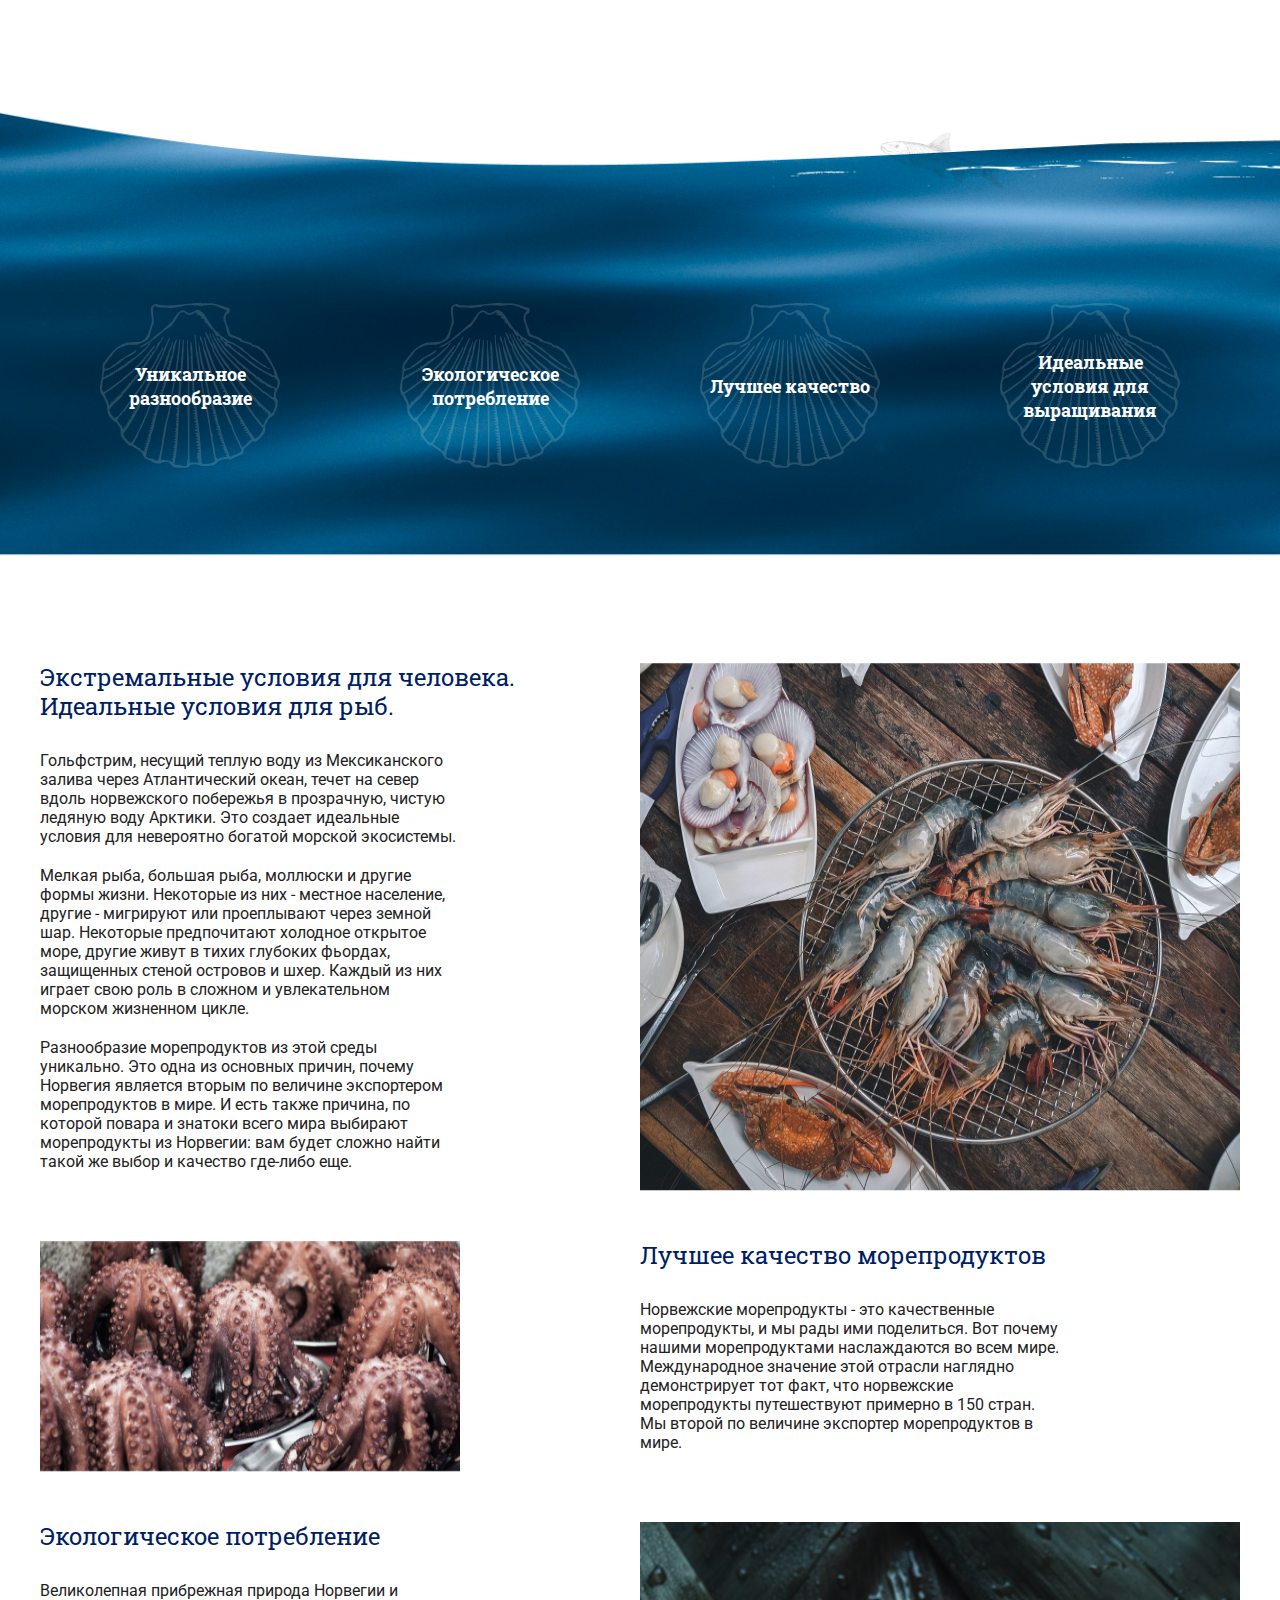
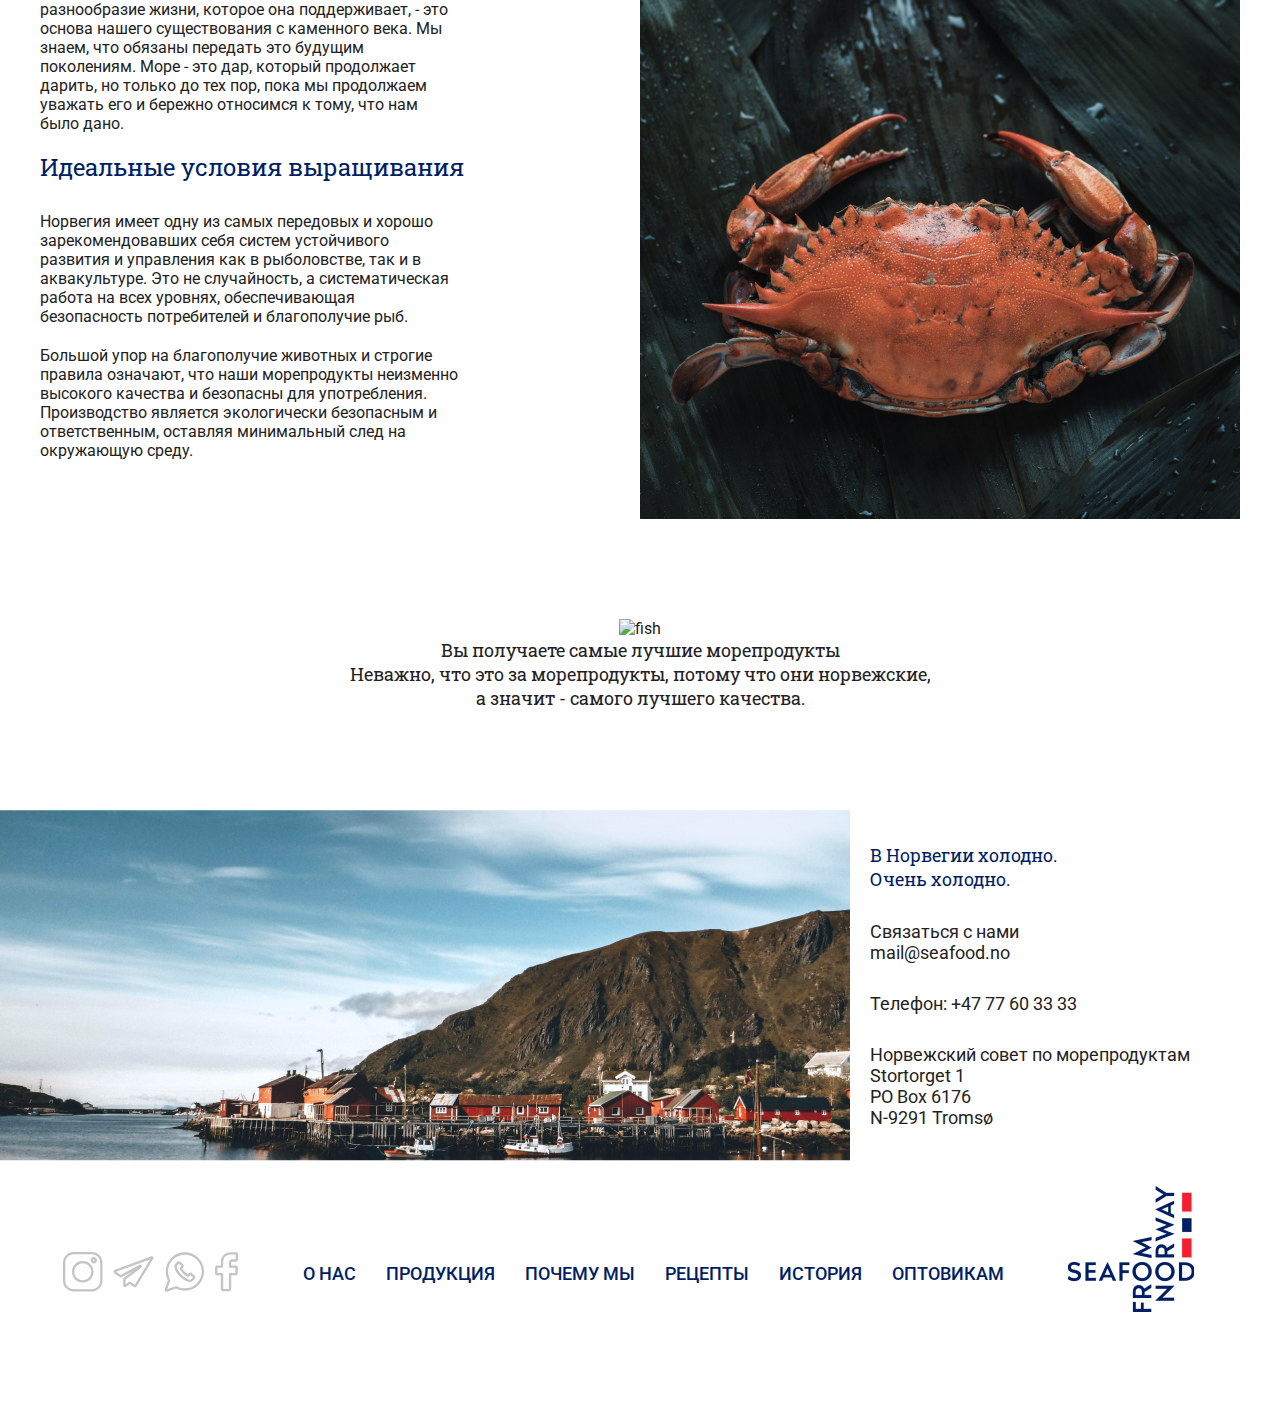
==== commit 518ba5e9: "content and favicon" ====
--- a/index.html
+++ b/index.html
@@ -4,7 +4,42 @@
     <meta charset="UTF-8" />
     <meta name="viewport" content="width=device-width, initial-scale=1.0" />
     <meta http-equiv="X-UA-Compatible" content="ie=edge" />
-    <title>Document</title>
+    <meta
+      name="description"
+      content="Норвежские морепродукты уникальны, потому что они выращиваются
+    экологически рациональным образом, основываясь на знаниях и
+    опыте многих поколений, заботясь об океане и будущих поколениях."
+    />
+    <meta
+      name="keywords"
+      content="seafood, Norway, fish, food, seafood from Norway, cod, crab, best food, купить рыбу, рыба, лосось, рыба из Норвегии"
+    />
+    <link
+      rel="apple-touch-icon"
+      sizes="120x120"
+      href="images/favicon/apple-touch-icon.png"
+    />
+    <link
+      rel="icon"
+      type="image/png"
+      sizes="32x32"
+      href="images/favicon/favicon-32x32.png"
+    />
+    <link
+      rel="icon"
+      type="image/png"
+      sizes="16x16"
+      href="images/favicon/favicon-16x16.png"
+    />
+    <link rel="manifest" href="images/favicon/site.webmanifest" />
+    <link
+      rel="mask-icon"
+      href="images/favicon/safari-pinned-tab.svg"
+      color="#5bbad5"
+    />
+    <meta name="msapplication-TileColor" content="#ffffff" />
+    <meta name="theme-color" content="#ffffff" />
+    <title>Seafood from Norway</title>
     <link rel="preconnect" href="https://fonts.googleapis.com" />
     <link rel="preconnect" href="https://fonts.gstatic.com" crossorigin />
     <link
@@ -49,7 +84,7 @@
             </ul>
           </nav>
           <a href="te:385011111" class="phone"
-            ><img src="images/phone.svg" alt="phone" class="phone__img"
+            ><img src="images/icon/phone.svg" alt="phone" class="phone__img"
           /></a>
         </div>
       </div>
@@ -70,6 +105,50 @@
             </div>
             <div class="header-slider__item">
               <p class="header-slider__text">
+                Норвежские морепродукты уникальны, потому что они выращиваются
+                экологически рациональным образом, основываясь на знаниях и
+                опыте многих поколений, заботясь об океане и будущих поколениях.
+              </p>
+              <p class="header-slider__text">
+                Ежедневно во всем мире подают несколько миллионов норвежских
+                блюд из морепродуктов.
+              </p>
+            </div>
+            <div class="header-slider__item">
+              <p class="header-slider__text">
+                Норвежские морепродукты уникальны, потому что они выращиваются
+                экологически рациональным образом, основываясь на знаниях и
+                опыте многих поколений, заботясь об океане и будущих поколениях.
+              </p>
+              <p class="header-slider__text">
+                Ежедневно во всем мире подают несколько миллионов норвежских
+                блюд из морепродуктов.
+              </p>
+            </div>
+            <div class="header-slider__item">
+              <p class="header-slider__text">
+                Норвежские морепродукты уникальны, потому что они выращиваются
+                экологически рациональным образом, основываясь на знаниях и
+                опыте многих поколений, заботясь об океане и будущих поколениях.
+              </p>
+              <p class="header-slider__text">
+                Ежедневно во всем мире подают несколько миллионов норвежских
+                блюд из морепродуктов.
+              </p>
+            </div>
+            <div class="header-slider__item">
+              <p class="header-slider__text">
+                Норвежские морепродукты уникальны, потому что они выращиваются
+                экологически рациональным образом, основываясь на знаниях и
+                опыте многих поколений, заботясь об океане и будущих поколениях.
+              </p>
+              <p class="header-slider__text">
+                Ежедневно во всем мире подают несколько миллионов норвежских
+                блюд из морепродуктов.
+              </p>
+            </div>
+            <!-- <div class="header-slider__item">
+              <p class="header-slider__text">
                 Большое значение имеет рыболовство — рыба и морепродукты
                 являются важнейшей составляющей норвежской кухни.
               </p>
@@ -112,7 +191,7 @@
                 чистки и разделки вывешивается рыба. Традиционная и органичная
                 часть пейзажа.
               </p>
-            </div>
+            </div> -->
           </div>
           <a href="#" class="header__content-btn">ВЫБРАТЬ</a>
           <div class="header__content-box">
@@ -458,7 +537,7 @@
                     </li>
                   </ul>
                 </div>
-                <h3 class="product__content-title">Rea Fish crab</h3>
+                <h3 class="product__content-title">Red Fish / Морской окунь</h3>
                 <p class="product__content-text">
                   Наиболее крупные уловы морского окуня, широко
                   распространенного в Норвегии, добываются тралом. Весной
@@ -523,6 +602,14 @@
         </div>
       </div>
 
+      <div class="seafood-box--phone">
+        <div class="container">
+          <div class="seafood-box__items">
+            <div class="seafood-box__item">Уникальное разнообразие</div>
+          </div>
+        </div>
+      </div>
+
       <div class="seafood">
         <div class="container">
           <div class="seafood__items">
@@ -559,14 +646,14 @@
                 </p>
               </div>
               <img
-                src="images/content-02.jpg"
+                src="images/content/content-02.jpg"
                 alt="content"
                 class="seafood__item-img"
               />
             </div>
             <div class="seafood__item seafood__item--right">
               <img
-                src="images/content-01.jpg"
+                src="images/content/content-01.jpg"
                 alt="content"
                 class="seafood__item-img"
               />
@@ -616,7 +703,7 @@
                 </p>
               </div>
               <img
-                src="images/content-03.jpg"
+                src="images/content/content-03.jpg"
                 alt="content"
                 class="seafood__item-img"
               />
@@ -625,7 +712,7 @@
           <blockquote class="seafood__blockquote">
             <img
               class="seafood__blockquote-img"
-              src="images/content-fish.svg"
+              src="images/content/content-fish.svg"
               alt="fish"
             />
             <p class="seafood__blockquote-text">
@@ -635,6 +722,13 @@
               а значит - самого лучшего качества.
             </p>
           </blockquote>
+        </div>
+      </div>
+      <div class="seafood-box--phone">
+        <div class="container">
+          <div class="seafood-box__items">
+            <div class="seafood-box__item">Лучшее качество</div>
+          </div>
         </div>
       </div>
 
--- a/css/style.css
+++ b/css/style.css
@@ -66,7 +66,7 @@
 }
 
 .header__content {
-  background-image: url(../images/header-bg.png);
+  background-image: url(../images/bg/header-bg.png);
   background-size: cover;
   background-repeat: no-repeat;
   background-position: top;
@@ -87,7 +87,9 @@
 }
 
 .header-slider {
+  width: auto;
   max-width: 522px;
+  max-height: 400px;
   padding: 55px 0px 130px 112px;
 }
 .header-slider__text {
@@ -95,6 +97,11 @@
   font-size: 18px;
   line-height: 22px;
   color: #fff;
+}
+
+.header-slider__item {
+  padding-bottom: 50px;
+  margin-bottom: 0px;
 }
 
 .slick-prev,
@@ -311,8 +318,9 @@
   background-color: #001e64;
 }
 
-.seafood-box {
-  background-image: url(../images/seafood-bg.jpg);
+.seafood-box,
+.seafood-box--phone {
+  background-image: url(../images/bg/seafood-bg.jpg);
   background-size: cover;
   background-repeat: no-repeat;
   background-position: top center;
@@ -345,10 +353,16 @@
   text-align: center;
   width: 180px;
   min-height: 165px;
-  background-image: url(../images/seashell.svg);
+  background-image: url(../images/bg/seashell.svg);
   background-size: cover;
   background-repeat: no-repeat;
   background-position: center;
+}
+
+.seafood-box--phone {
+  display: none;
+  padding: 30px 0 30px 0;
+  background-image: url(../images/bg/seafoodmin-bg.jpg);
 }
 
 .seafood {
@@ -407,7 +421,7 @@
 }
 
 .contacts {
-  background-image: url(../images/contact-bg.jpg);
+  background-image: url(../images/bg/contact-bg.jpg);
   background-repeat: no-repeat;
   background-position: bottom left;
 }
@@ -533,6 +547,8 @@
 
   .seafood__item--right {
     padding-right: 0;
+  }
+  .seafood__item--right .seafood__item-content {
     padding-left: 20px;
   }
 }
@@ -695,6 +711,10 @@
     display: none;
   }
 
+  .seafood-box--phone {
+    display: block;
+  }
+
   .seafood {
     padding: 50px 0;
   }
@@ -728,6 +748,10 @@
 @media (max-width: 600px) {
   .product__content-box {
     display: block;
+    margin-top: -10px;
+  }
+  .product__content-box img {
+    margin: 0 auto;
   }
 
   .product__content-list {
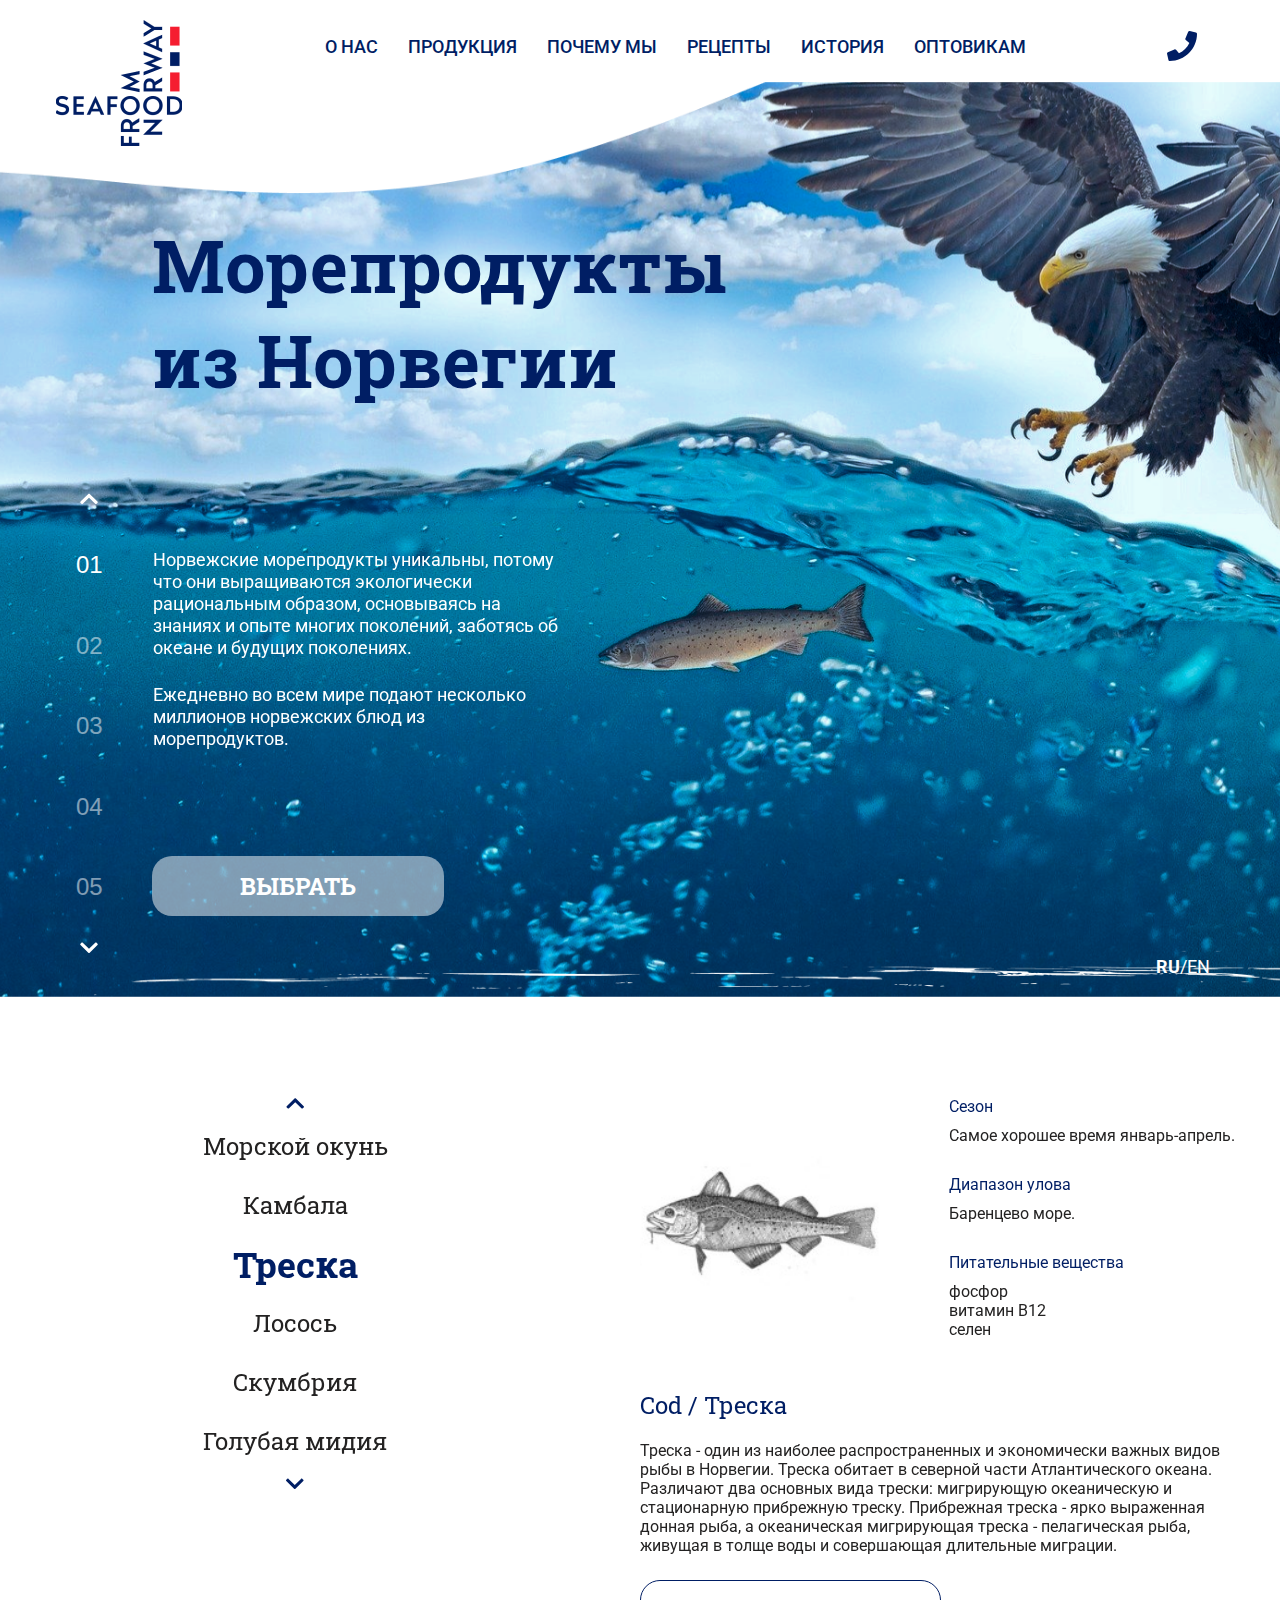
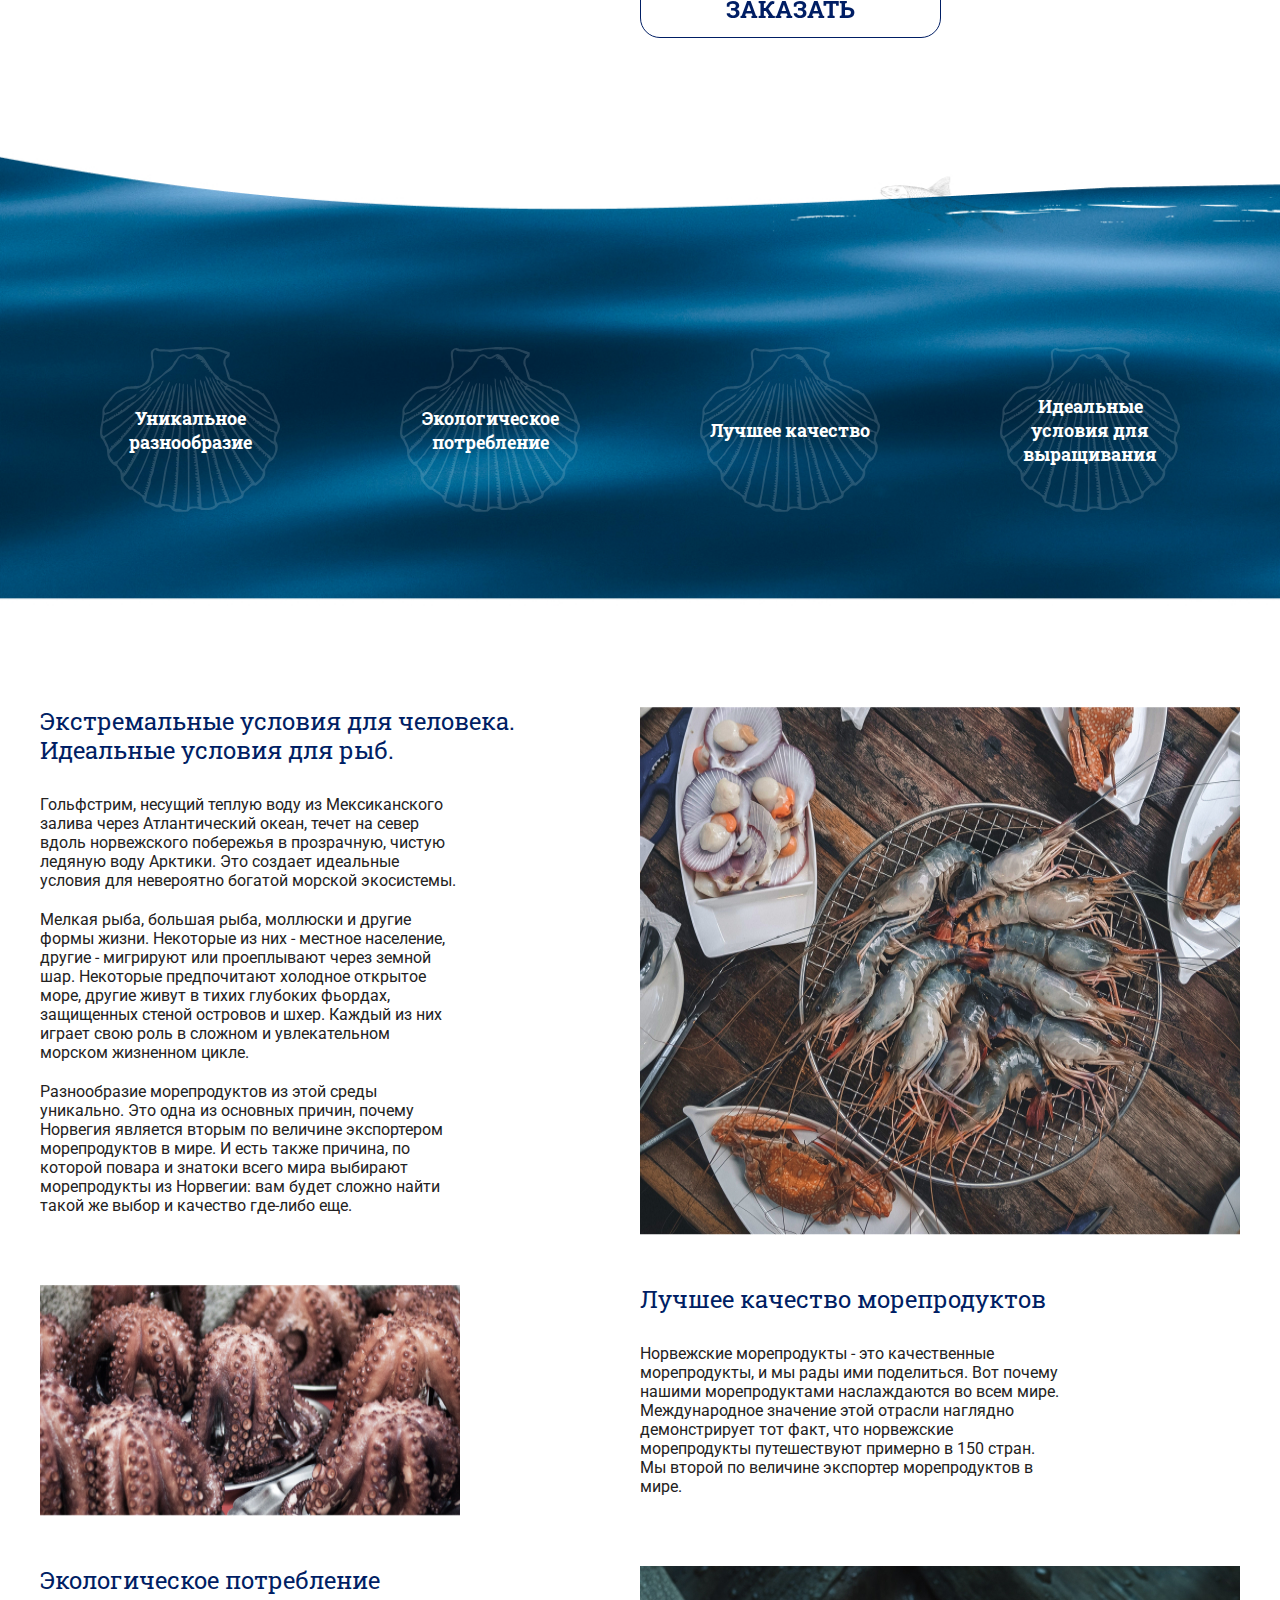
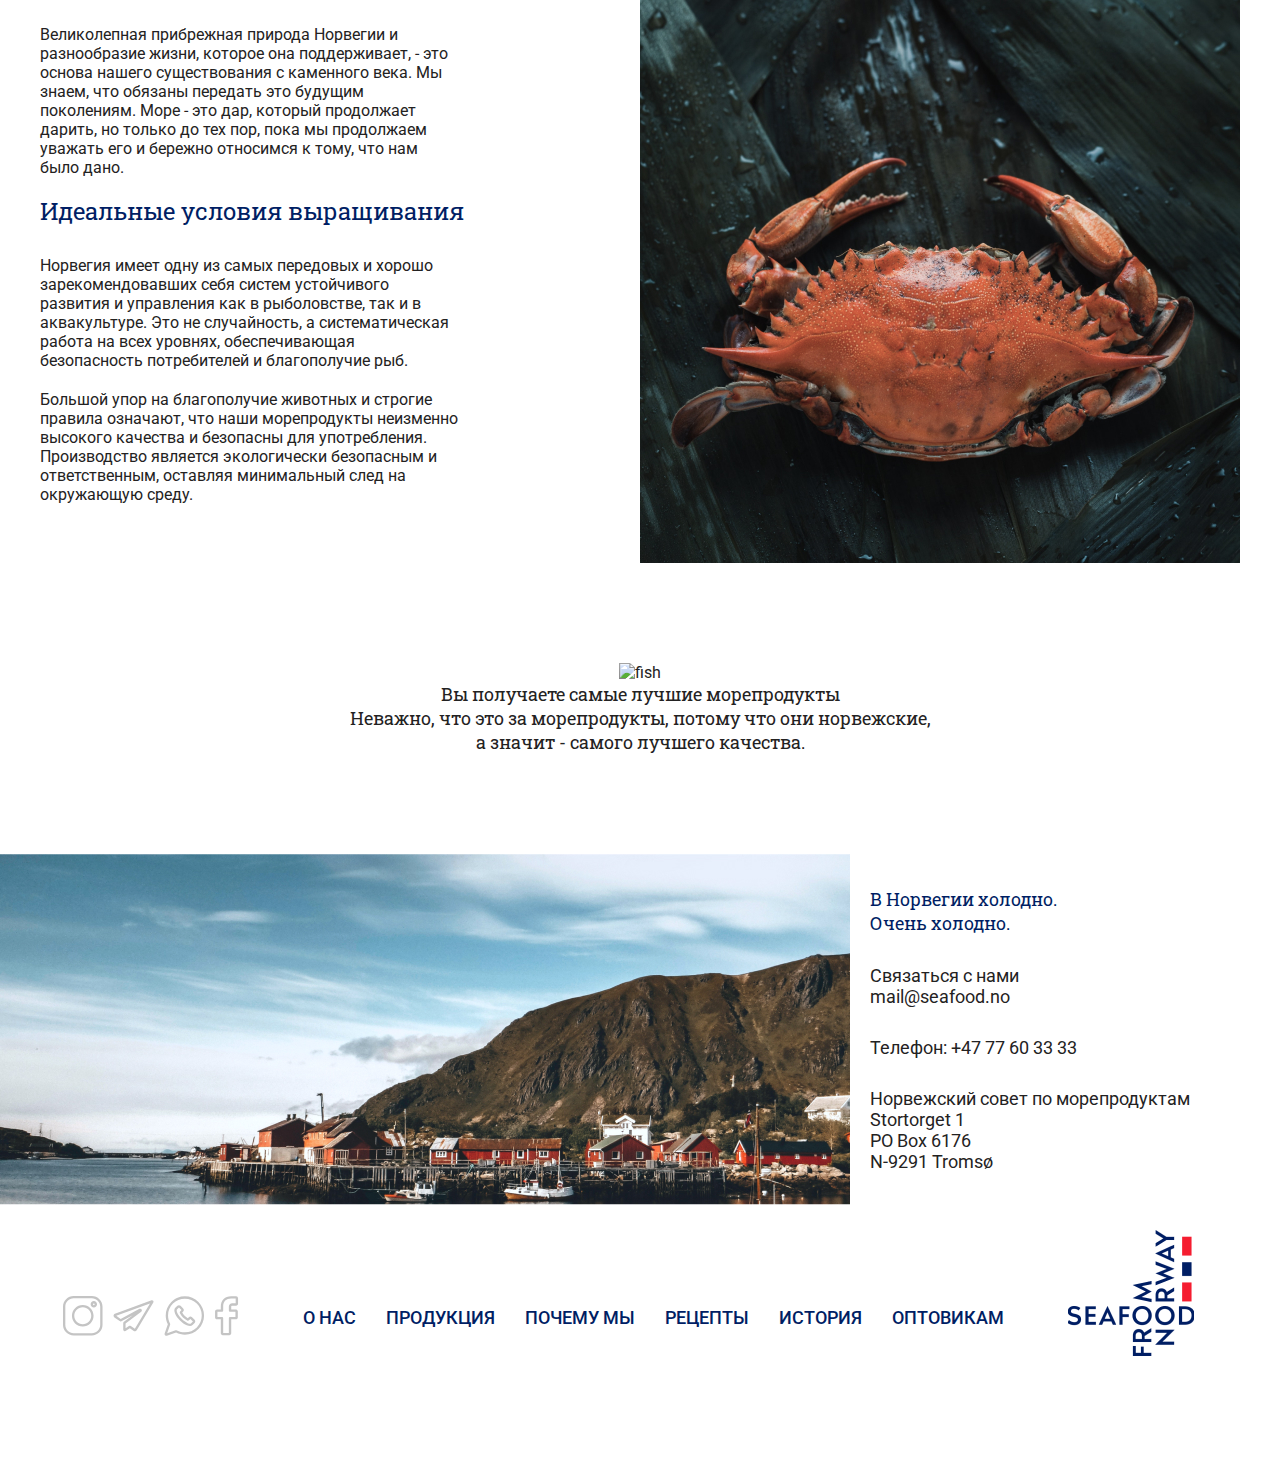
==== commit 116fd24b: "adaptive+" ====
--- a/index.html
+++ b/index.html
@@ -363,10 +363,7 @@
                   фиолетового, синего или иногда коричневого цвета, иногда с
                   радиальными полосами. Наружная поверхность раковины покрыта
                   периостракумом, который при эрозии обнажает цветной
-                  призматический кальцитовый слой. Голубые мидии полусидячие,
-                  обладают способностью отсоединяться и прикрепляться к
-                  поверхности, позволяя моллюску перемещаться относительно
-                  положения воды.
+                  призматический кальцитовый слой.
                 </p>
                 <button class="product__content-btn">Заказать</button>
               </div>
--- a/css/style.css
+++ b/css/style.css
@@ -89,7 +89,6 @@
 .header-slider {
   width: auto;
   max-width: 522px;
-  max-height: 400px;
   padding: 55px 0px 130px 112px;
 }
 .header-slider__text {
@@ -778,7 +777,7 @@
 
   .header__content-btn {
     padding: 12px 55px;
-    margin-left: 50px;
+    margin-left: 55px;
   }
 
   .title__h1 {
@@ -791,8 +790,9 @@
   }
 
   .product__content-btn {
+    display: block;
     padding: 12px 55px;
-    margin-left: 22px;
+    margin: 0 auto;
   }
 
   .product {
@@ -808,6 +808,10 @@
     margin-left: 0;
   }
 
+  .header__content-btn {
+    margin-left: 45px;
+  }
+
   .menu__list {
     left: 10%;
     right: 10%;
@@ -818,10 +822,6 @@
     padding-left: 5px;
   }
 
-  .header__content-btn {
-    margin-left: 20px;
-  }
-
   .logo_img {
     width: 75%;
     margin-bottom: 30px;
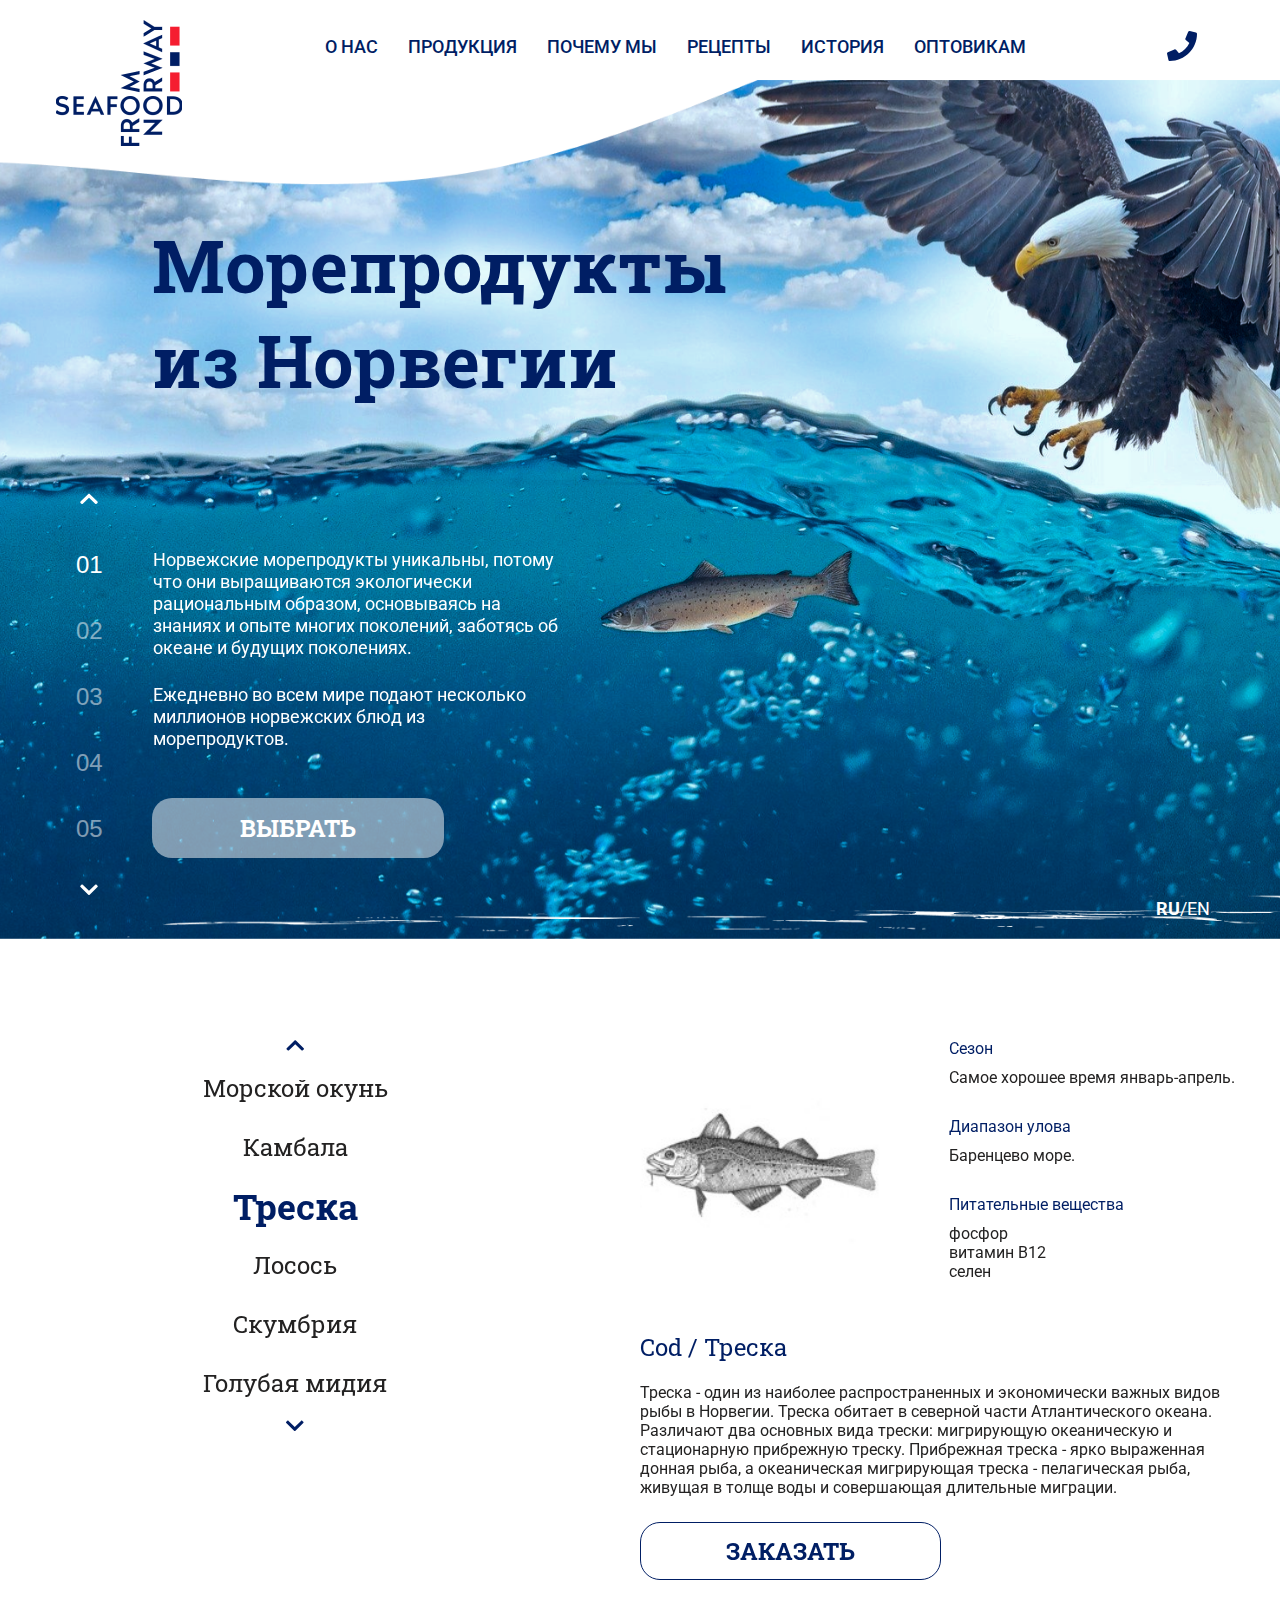
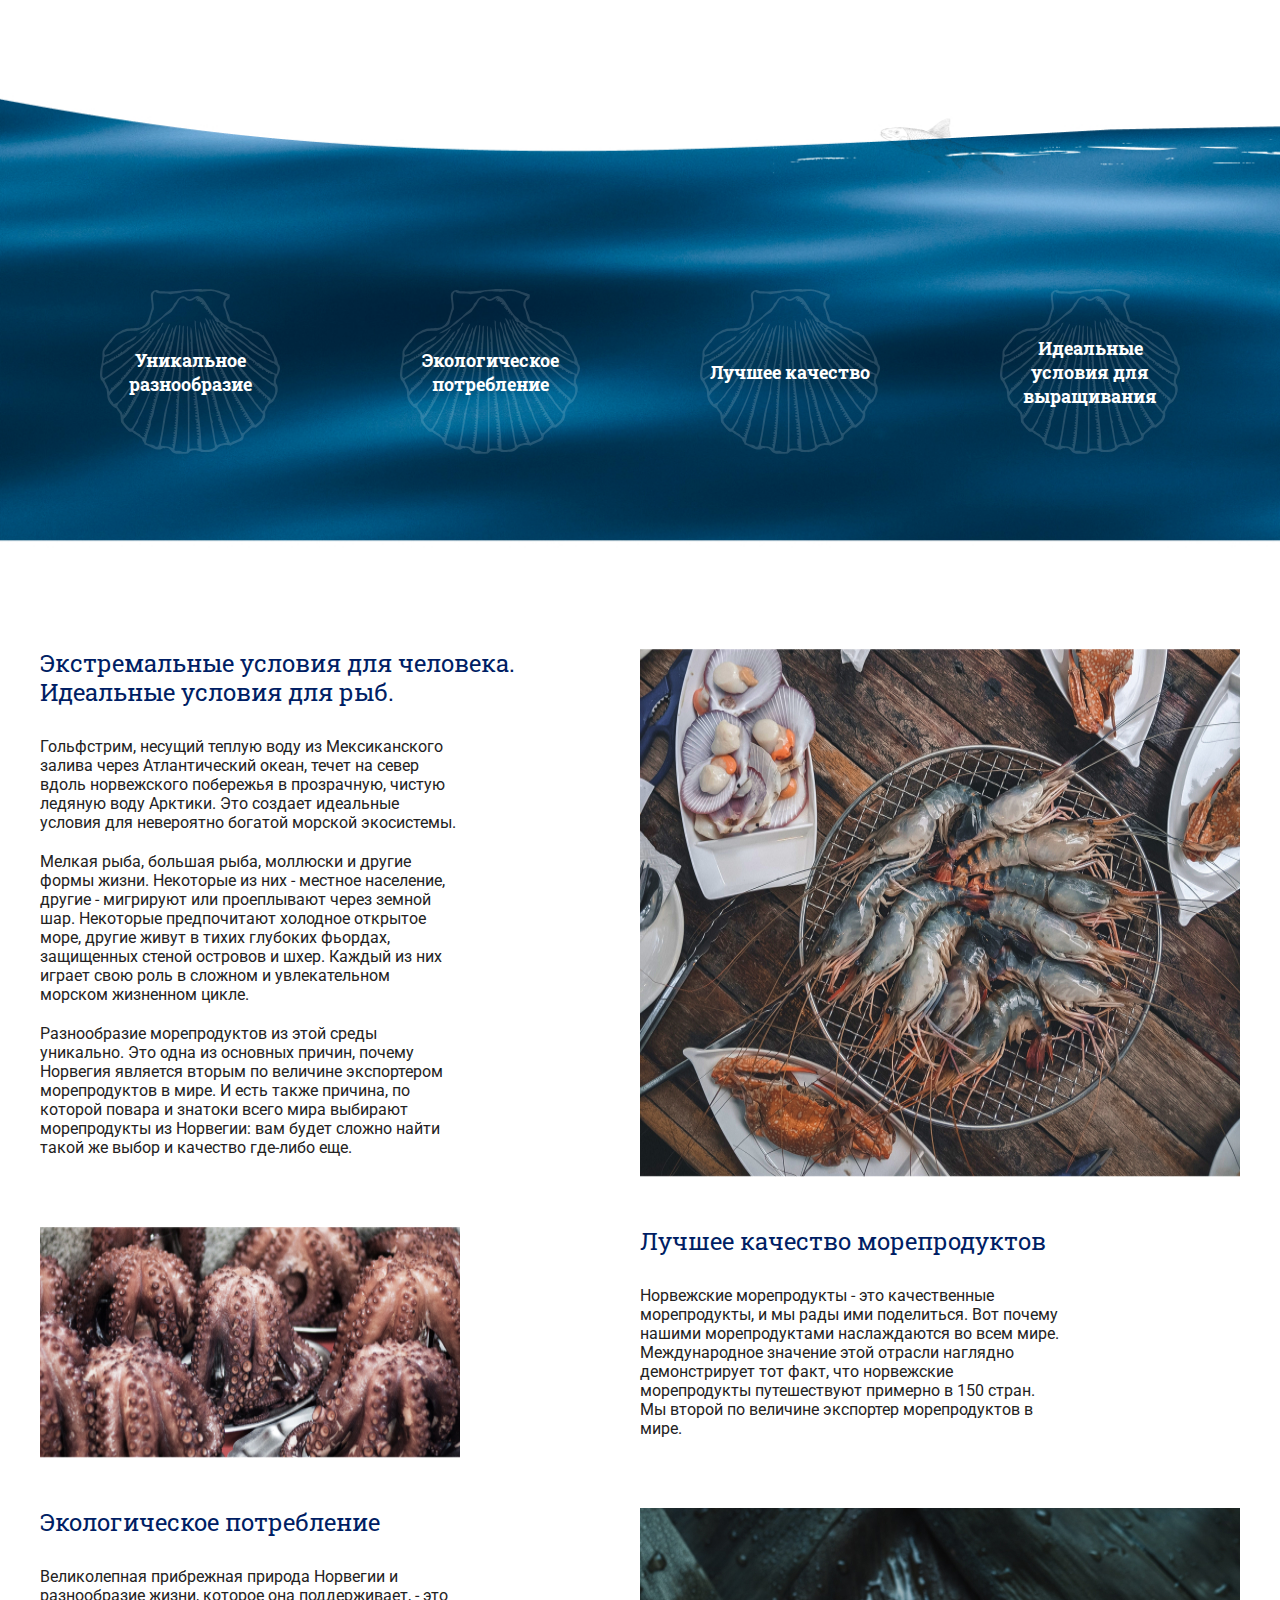
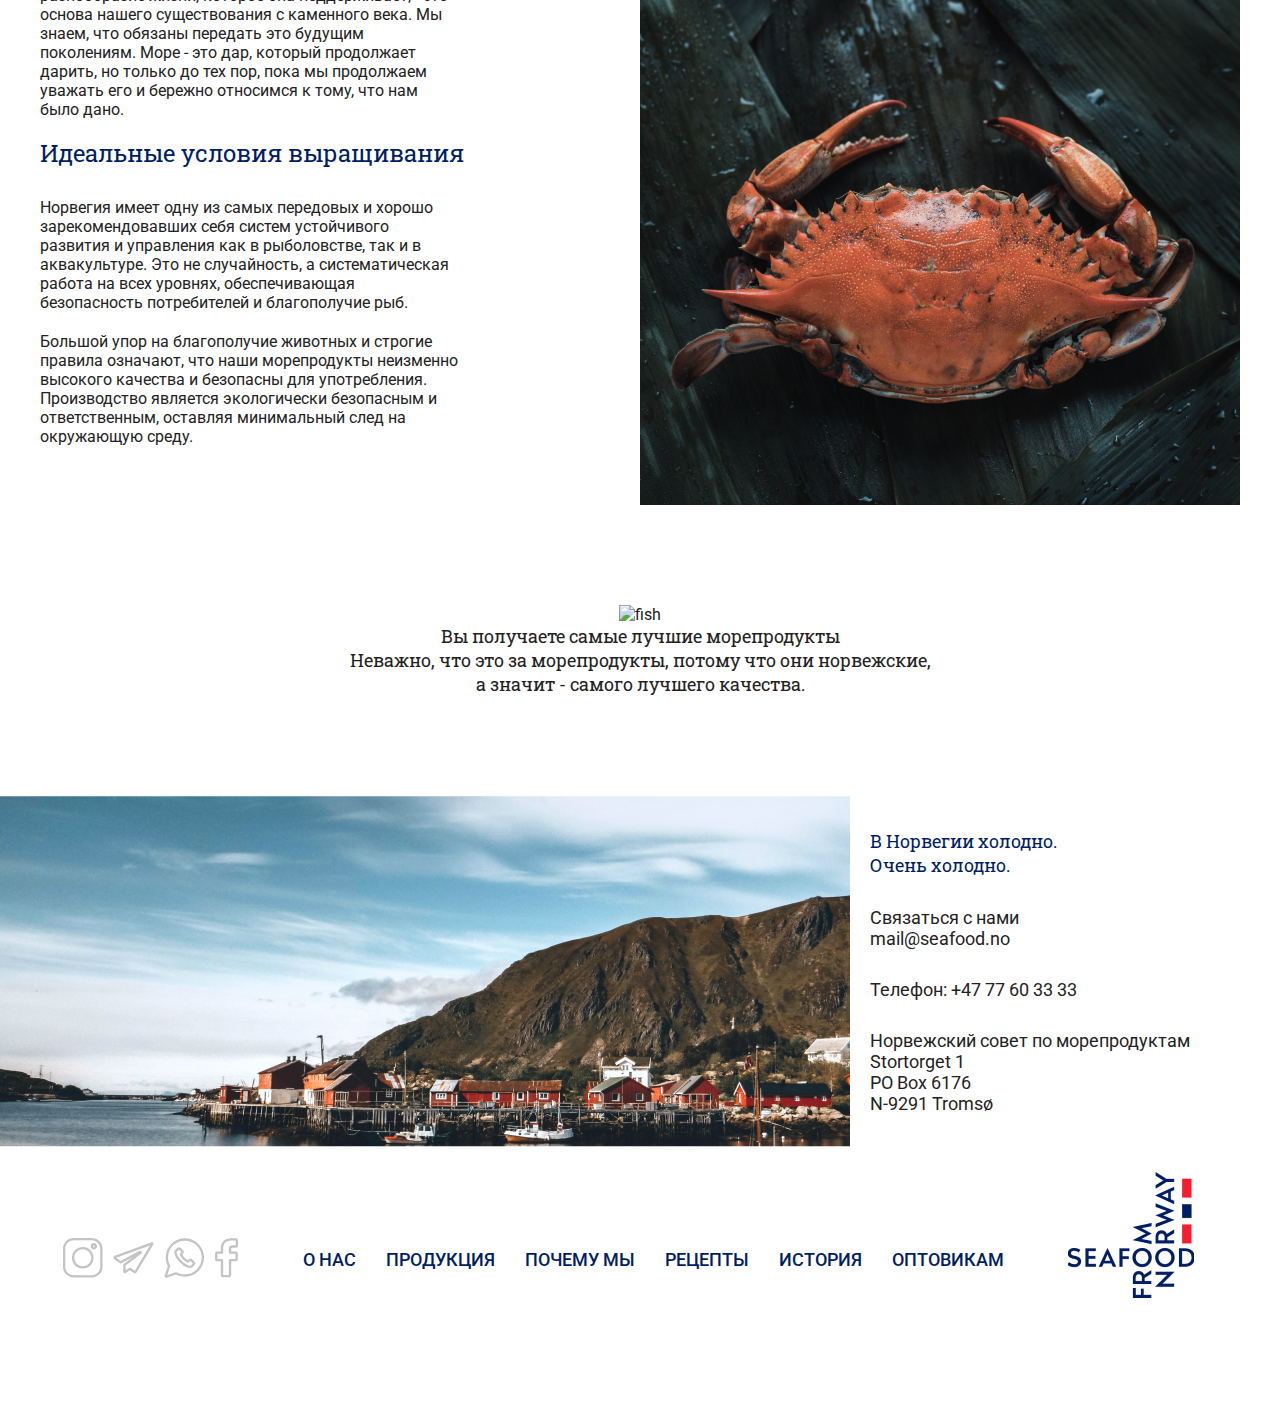
==== commit ff642cd5: "end" ====
--- a/index.html
+++ b/index.html
@@ -56,7 +56,7 @@
       <div class="container">
         <div class="header__top">
           <a href="#" class="logo"
-            ><img class="logo_img" src="images/logo.png" alt="logo" />
+            ><img class="logo__img" src="images/logo.png" alt="logo" />
           </a>
           <nav class="menu">
             <button class="menu__btn">
@@ -103,7 +103,7 @@
                 блюд из морепродуктов.
               </p>
             </div>
-            <div class="header-slider__item">
+            <!-- <div class="header-slider__item">
               <p class="header-slider__text">
                 Норвежские морепродукты уникальны, потому что они выращиваются
                 экологически рациональным образом, основываясь на знаниях и
@@ -146,8 +146,8 @@
                 Ежедневно во всем мире подают несколько миллионов норвежских
                 блюд из морепродуктов.
               </p>
-            </div>
-            <!-- <div class="header-slider__item">
+            </div> -->
+            <div class="header-slider__item">
               <p class="header-slider__text">
                 Большое значение имеет рыболовство — рыба и морепродукты
                 являются важнейшей составляющей норвежской кухни.
@@ -191,7 +191,7 @@
                 чистки и разделки вывешивается рыба. Традиционная и органичная
                 часть пейзажа.
               </p>
-            </div> -->
+            </div>
           </div>
           <a href="#" class="header__content-btn">ВЫБРАТЬ</a>
           <div class="header__content-box">
@@ -334,7 +334,7 @@
               <div class="product__content-element">
                 <div class="product__content-box">
                   <img
-                    src="images/product/blue_ mussel.jpg"
+                    src="images/product/blue_mussel.jpg"
                     alt="crab"
                     class="product__content-img"
                   />
@@ -756,7 +756,7 @@
 
     <footer class="footer">
       <div class="container">
-        <div class="footer_inner">
+        <div class="footer__inner">
           <ul class="footer-social__list">
             <li class="footer-social__item">
               <a href="#" class="footer-social__link"
@@ -860,7 +860,7 @@
           </nav>
 
           <a href="#" class="logo"
-            ><img class="logo_img" src="images/logo.png" alt="logo" />
+            ><img class="logo__img" src="images/logo.png" alt="logo" />
           </a>
         </div>
       </div>
--- a/css/style.css
+++ b/css/style.css
@@ -24,16 +24,6 @@
   margin: 0 auto;
 }
 
-.header__top {
-  display: -webkit-box;
-  display: -ms-flexbox;
-  display: flex;
-  -webkit-box-pack: justify;
-      -ms-flex-pack: justify;
-          justify-content: space-between;
-  padding-top: 20px;
-}
-
 .logo {
   margin-left: 16px;
 }
@@ -64,7 +54,44 @@
 .menu__link:hover {
   border-bottom: 1px solid #001e64;
 }
-
+.menu__btn {
+  display: none;
+  position: relative;
+  width: 40px;
+  border: none;
+  background-color: transparent;
+  padding: 13px 0;
+  z-index: 10;
+}
+.menu__btn span {
+  display: block;
+  height: 4px;
+  background-color: #001e64;
+}
+.menu__btn span::after, .menu__btn span::before {
+  content: "";
+  position: absolute;
+  left: 0;
+  right: 0;
+  height: 4px;
+  background-color: #001e64;
+}
+.menu__btn span::before {
+  top: 0;
+}
+.menu__btn span::after {
+  bottom: 0;
+}
+
+.header__top {
+  display: -webkit-box;
+  display: -ms-flexbox;
+  display: flex;
+  -webkit-box-pack: justify;
+      -ms-flex-pack: justify;
+          justify-content: space-between;
+  padding-top: 20px;
+}
 .header__content {
   background-image: url(../images/bg/header-bg.png);
   background-size: cover;
@@ -74,88 +101,6 @@
   margin-top: -102px;
   min-height: calc(100vh - 50px);
 }
-
-.title__h1 {
-  font-family: "Roboto Slab", serif;
-  font-size: 72px;
-  font-weight: 700;
-  line-height: 95px;
-  color: #001e64;
-  max-width: 589px;
-  padding: 170px 0px 0px 112px;
-  margin-bottom: 85px;
-}
-
-.header-slider {
-  width: auto;
-  max-width: 522px;
-  padding: 55px 0px 130px 112px;
-}
-.header-slider__text {
-  margin-bottom: 25px;
-  font-size: 18px;
-  line-height: 22px;
-  color: #fff;
-}
-
-.header-slider__item {
-  padding-bottom: 50px;
-  margin-bottom: 0px;
-}
-
-.slick-prev,
-.slick-next {
-  position: absolute;
-  left: 40px;
-  background-color: transparent;
-  border: none;
-  padding: 0;
-  cursor: pointer;
-}
-
-.slick-prev {
-  top: 0;
-}
-
-.slick-next {
-  bottom: 0;
-}
-
-.slick-dots {
-  position: absolute;
-  top: 58px;
-  left: 36px;
-  bottom: 55px;
-  display: -webkit-box;
-  display: -ms-flexbox;
-  display: flex;
-  -webkit-box-orient: vertical;
-  -webkit-box-direction: normal;
-      -ms-flex-direction: column;
-          flex-direction: column;
-  -webkit-box-pack: justify;
-      -ms-flex-pack: justify;
-          justify-content: space-between;
-  list-style: none;
-}
-.slick-dots button {
-  background-color: transparent;
-  border: none;
-  padding: 0;
-  cursor: pointer;
-  font-size: 24px;
-  line-height: 28px;
-  color: #fff;
-  opacity: 0.5;
-}
-.slick-dots button::before {
-  content: "0";
-}
-
-.slick-active button {
-  opacity: 1;
-}
-
 .header__content-btn {
   position: absolute;
   display: inline-block;
@@ -173,12 +118,10 @@
   -webkit-transition: all 0.3s;
   transition: all 0.3s;
 }
-
 .header__content-btn:hover {
   color: #001e64;
   background-color: white;
 }
-
 .header__content-box {
   display: -webkit-box;
   display: -ms-flexbox;
@@ -191,34 +134,113 @@
   line-height: 21px;
   color: #fff;
 }
-
 .header__content-link--active {
   font-weight: 700;
 }
 
-.product {
-  padding-top: 100px;
-}
-
-.product__inner {
-  display: -webkit-box;
-  display: -ms-flexbox;
-  display: flex;
+.title__h1 {
+  font-family: "Roboto Slab", serif;
+  font-size: 72px;
+  font-weight: 700;
+  line-height: 95px;
+  color: #001e64;
+  max-width: 589px;
+  padding: 170px 0px 0px 112px;
+  margin-bottom: 85px;
+}
+
+.header-slider {
+  width: auto;
+  max-width: 522px;
+  padding: 55px 0px 130px 112px;
+}
+.header-slider__text {
+  margin-bottom: 25px;
+  font-size: 18px;
+  line-height: 22px;
+  color: #fff;
+}
+.header-slider__item {
+  padding-bottom: 50px;
+  margin-bottom: 0px;
+}
+
+.slick-vertical .slick-slide {
+  max-height: 220px;
+}
+
+.slick-prev,
+.slick-next {
+  position: absolute;
+  left: 40px;
+  background-color: transparent;
+  border: none;
+  padding: 0;
+  cursor: pointer;
+}
+
+.slick-prev {
+  top: 0;
+}
+
+.slick-next {
+  bottom: 0;
+}
+
+.slick-dots {
+  position: absolute;
+  top: 58px;
+  left: 36px;
+  bottom: 55px;
+  display: -webkit-box;
+  display: -ms-flexbox;
+  display: flex;
+  -webkit-box-orient: vertical;
+  -webkit-box-direction: normal;
+      -ms-flex-direction: column;
+          flex-direction: column;
   -webkit-box-pack: justify;
       -ms-flex-pack: justify;
           justify-content: space-between;
-}
-
+  list-style: none;
+}
+.slick-dots button {
+  background-color: transparent;
+  border: none;
+  padding: 0;
+  cursor: pointer;
+  font-size: 24px;
+  line-height: 28px;
+  color: #fff;
+  opacity: 0.5;
+}
+.slick-dots button::before {
+  content: "0";
+}
+
+.slick-active button {
+  opacity: 1;
+}
+
+.product {
+  padding-top: 100px;
+}
+.product__inner {
+  display: -webkit-box;
+  display: -ms-flexbox;
+  display: flex;
+  -webkit-box-pack: justify;
+      -ms-flex-pack: justify;
+          justify-content: space-between;
+}
 .product__content {
   width: 600px;
 }
-
 .product__name {
   width: 510px;
   text-align: center;
   padding-top: 41px;
 }
-
 .product__name-item {
   font-family: "Roboto Slab", serif;
   font-size: 24px;
@@ -226,61 +248,14 @@
   line-height: 32px;
   cursor: pointer;
 }
-
+.product__name-item + .product__name-item {
+  margin-top: 25px;
+}
 .product__name-item.slick-current {
   font-size: 36px;
   font-weight: 700;
   color: #001e64;
 }
-
-.product__name-item + .product__name-item {
-  margin-top: 25px;
-}
-
-.product-prev,
-.product-next {
-  border: none;
-  background-color: transparent;
-  padding: 0%;
-  cursor: pointer;
-}
-
-.product-prev {
-  position: absolute;
-  top: 0;
-  left: 50%;
-  -webkit-transform: translateX(-50%);
-          transform: translateX(-50%);
-}
-
-.product__content-box {
-  display: -webkit-box;
-  display: -ms-flexbox;
-  display: flex;
-  -webkit-box-pack: justify;
-      -ms-flex-pack: justify;
-          justify-content: space-between;
-}
-
-.product__content-img {
-  -o-object-fit: cover;
-     object-fit: cover;
-}
-
-.product__content-list {
-  width: 291px;
-  list-style: none;
-}
-
-.product__content-item {
-  margin-bottom: 30px;
-}
-.product__content-item span {
-  display: block;
-  margin-bottom: 10px;
-  color: #001e64;
-}
-
 .product__content-title {
   font-family: "Roboto Slab", serif;
   font-size: 24px;
@@ -290,11 +265,9 @@
   padding-top: 20px;
   margin-bottom: 20px;
 }
-
 .product__content-text {
   margin-bottom: 25px;
 }
-
 .product__content-btn {
   display: inline-block;
   font-family: "Roboto Slab", serif;
@@ -311,10 +284,49 @@
   transition: all 0.3s;
   cursor: pointer;
 }
-
 .product__content-btn:hover {
   color: #fff;
   background-color: #001e64;
+}
+.product__content-box {
+  display: -webkit-box;
+  display: -ms-flexbox;
+  display: flex;
+  -webkit-box-pack: justify;
+      -ms-flex-pack: justify;
+          justify-content: space-between;
+}
+.product__content-img {
+  -o-object-fit: cover;
+     object-fit: cover;
+}
+.product__content-list {
+  width: 291px;
+  list-style: none;
+}
+.product__content-item {
+  margin-bottom: 30px;
+}
+.product__content-item span {
+  display: block;
+  margin-bottom: 10px;
+  color: #001e64;
+}
+
+.product-prev,
+.product-next {
+  border: none;
+  background-color: transparent;
+  padding: 0%;
+  cursor: pointer;
+}
+
+.product-prev {
+  position: absolute;
+  top: 0;
+  left: 50%;
+  -webkit-transform: translateX(-50%);
+          transform: translateX(-50%);
 }
 
 .seafood-box,
@@ -330,16 +342,16 @@
   line-height: 24px;
   color: #fff;
 }
-
-.seafood-box__items {
+.seafood-box__items,
+.seafood-box--phone__items {
   display: -webkit-box;
   display: -ms-flexbox;
   display: flex;
   -ms-flex-pack: distribute;
       justify-content: space-around;
 }
-
-.seafood-box__item {
+.seafood-box__item,
+.seafood-box--phone__item {
   display: -webkit-box;
   display: -ms-flexbox;
   display: flex;
@@ -361,17 +373,16 @@
 .seafood-box--phone {
   display: none;
   padding: 30px 0 30px 0;
+  margin-top: 20px;
   background-image: url(../images/bg/seafoodmin-bg.jpg);
 }
 
 .seafood {
   padding: 100px 0px;
 }
-
 .seafood__items {
   margin-bottom: 100px;
 }
-
 .seafood__item {
   display: -webkit-box;
   display: -ms-flexbox;
@@ -381,7 +392,6 @@
           justify-content: space-between;
   margin-bottom: 50px;
 }
-
 .seafood__item-title {
   max-width: 490px;
   font-family: "Roboto Slab", serif;
@@ -391,26 +401,15 @@
   color: #001e64;
   margin-bottom: 30px;
 }
-
 .seafood__item-text {
   max-width: 420px;
   margin-bottom: 20px;
 }
-
-.seafood__item--right .seafood__item-title {
-  max-width: 420px;
-}
-
-.seafood__item--right .seafood__item-content {
-  margin-right: 180px;
-}
-
 .seafood__blockquote {
   max-width: 800px;
   margin: 0 auto;
   text-align: center;
 }
-
 .seafood__blockquote-text {
   font-family: "Roboto Slab", serif;
   font-size: 18px;
@@ -419,19 +418,25 @@
   margin: 0 auto;
 }
 
+.seafood__item--right .seafood__item-title {
+  max-width: 420px;
+}
+
+.seafood__item--right .seafood__item-content {
+  margin-right: 180px;
+}
+
 .contacts {
   background-image: url(../images/bg/contact-bg.jpg);
   background-repeat: no-repeat;
   background-position: bottom left;
 }
-
 .contacts__box {
   width: 390px;
   background-color: #fff;
   padding: 33px 0px 33px 20px;
   margin-left: auto;
 }
-
 .contacts__box-text {
   width: 200px;
   font-family: "Roboto Slab", serif;
@@ -440,13 +445,11 @@
   color: #001e64;
   margin-bottom: 30px;
 }
-
 .contacts__box-list {
   list-style: none;
   font-size: 18px;
   line-height: 21px;
 }
-
 .contacts__box-item {
   margin-top: 30px;
 }
@@ -457,8 +460,7 @@
 .footer {
   padding: 25px 0px 110px;
 }
-
-.footer_inner {
+.footer__inner {
   display: -webkit-box;
   display: -ms-flexbox;
   display: flex;
@@ -470,10 +472,10 @@
           align-items: flex-end;
   padding: 0px 45px 0px 23px;
 }
-.footer_inner .menu {
+.footer__inner .menu {
   padding-bottom: 32px;
 }
-.footer_inner .logo {
+.footer__inner .logo {
   margin-left: 0;
 }
 
@@ -501,41 +503,12 @@
   fill: #001e64;
 }
 
-.menu__btn {
-  display: none;
-  position: relative;
-  width: 40px;
-  border: none;
-  background-color: transparent;
-  padding: 13px 0;
-  z-index: 10;
-}
-.menu__btn span {
-  display: block;
-  height: 4px;
-  background-color: #001e64;
-}
-.menu__btn span::after, .menu__btn span::before {
-  content: "";
-  position: absolute;
-  left: 0;
-  right: 0;
-  height: 4px;
-  background-color: #001e64;
-}
-.menu__btn span::before {
-  top: 0;
-}
-.menu__btn span::after {
-  bottom: 0;
-}
-
 @media (max-width: 1160px) {
   .product__name {
     width: 350px;
   }
 
-  .footer_inner .menu {
+  .footer__inner .menu {
     display: none;
   }
 }
@@ -552,6 +525,11 @@
   }
 }
 @media (max-width: 1000px) {
+  .menu {
+    margin-top: 12px;
+    margin-right: 30px;
+    margin-left: auto;
+  }
   .menu__list {
     display: block;
     position: absolute;
@@ -563,29 +541,18 @@
     transition: all 0.5s;
     z-index: 5;
   }
-
   .menu__link:hover {
     border: none;
   }
-
   .menu__list.menu__list--active {
     top: 75px;
   }
-
   .menu__item + .menu__item {
     margin-left: 0;
   }
-
   .menu__btn {
     display: block;
   }
-
-  .menu {
-    margin-top: 12px;
-    margin-right: 30px;
-    margin-left: auto;
-  }
-
   .menu__link {
     display: block;
     text-align: center;
@@ -600,7 +567,6 @@
   .seafood img {
     max-width: 100%;
   }
-
   .seafood__item {
     -ms-flex-wrap: wrap;
         flex-wrap: wrap;
@@ -608,12 +574,10 @@
         -ms-flex-pack: center;
             justify-content: center;
   }
-
   .seafood__item--right {
     -ms-flex-wrap: wrap-reverse;
         flex-wrap: wrap-reverse;
   }
-
   .seafood__item-content {
     padding-right: 0;
   }
@@ -632,25 +596,20 @@
   .product__inner {
     display: block;
   }
-
   .product__content {
     margin: 0 auto;
   }
-
   .product__name {
     width: 100%;
     padding-top: 0;
     margin-bottom: 80px;
   }
-
   .product__name-item + .product__name-item {
     margin-top: 0;
   }
-
   .product__name-item.slick-current {
     line-height: 44px;
   }
-
   .product__name .slick-dots {
     -webkit-box-orient: horizontal;
     -webkit-box-direction: normal;
@@ -673,8 +632,7 @@
     border-radius: 50%;
     margin: 0 5px;
   }
-
-  .product__name .slick-active button {
+  .product .product__name .slick-active button {
     background-color: #001e64;
   }
 }
@@ -690,22 +648,38 @@
   .phone {
     margin-right: 10px;
   }
+
+  .slick-vertical .slick-slide {
+    height: 450px;
+  }
+
+  .header-slider {
+    padding: 55px 0px 120px 100px;
+  }
+  .header-slider__item {
+    margin-bottom: 15px;
+  }
 }
 @media (max-width: 650px) {
   .product__content {
     width: 100%;
   }
-
   .product__name-item {
     font-size: 18px;
     line-height: 40px;
   }
-
   .product__name-item.slick-current {
     font-size: 22px;
     line-height: 40px;
   }
 
+  .seafood {
+    padding: 50px 0;
+  }
+  .seafood__items {
+    margin-bottom: 50px;
+  }
+
   .seafood-box {
     display: none;
   }
@@ -714,18 +688,9 @@
     display: block;
   }
 
-  .seafood {
-    padding: 50px 0;
-  }
-
-  .seafood__items {
-    margin-bottom: 50px;
-  }
-
   .contacts {
     background-image: none;
   }
-
   .contacts__box {
     width: 100%;
     padding: 33px 0 33px 0;
@@ -734,13 +699,12 @@
   .footer {
     padding-bottom: 40px;
   }
-
-  .footer_inner {
+  .footer__inner {
     -webkit-box-pack: center;
         -ms-flex-pack: center;
             justify-content: center;
   }
-  .footer_inner .logo {
+  .footer__inner .logo {
     display: none;
   }
 }
@@ -757,73 +721,73 @@
     width: 100%;
   }
 }
+@media (max-width: 500px) {
+  .header-slider__text {
+    font-size: 16px;
+    margin-bottom: 15px;
+  }
+}
 @media (max-width: 470px) {
-  .product__name .slick-dots {
-    top: 55px;
-  }
-
-  .header-slider {
-    padding-left: 50px;
-  }
-
-  .slick-dots {
-    left: 5px;
-  }
-
-  .slick-prev,
-.slick-next {
-    left: 9px;
-  }
-
   .header__content-btn {
     padding: 12px 55px;
     margin-left: 55px;
   }
-
-  .title__h1 {
+  .header .title__h1 {
     font-size: 34px;
     line-height: 44px;
   }
+  .header .header-slider {
+    padding-left: 50px;
+  }
+  .header .slick-dots {
+    left: 5px;
+  }
+  .header .slick-prev,
+.header .slick-next {
+    left: 9px;
+  }
+  .header .slick-vertical .slick-slide {
+    height: 450px;
+  }
 
   .phone {
     margin-right: 5px;
   }
 
+  .product {
+    padding-top: 50px;
+  }
+  .product__name .slick-dots {
+    top: 55px;
+  }
   .product__content-btn {
     display: block;
     padding: 12px 55px;
     margin: 0 auto;
   }
-
-  .product {
-    padding-top: 50px;
-  }
 }
 @media (max-width: 360px) {
-  .title__h1 {
+  .header__content-btn {
+    margin-left: 45px;
+  }
+  .header .title__h1 {
     padding-top: 145px;
+  }
+  .header .header-slider {
+    padding-top: 0px;
+    padding-left: 5px;
   }
 
   .logo {
     margin-left: 0;
   }
-
-  .header__content-btn {
-    margin-left: 45px;
+  .logo__img {
+    width: 75%;
+    margin-bottom: 30px;
   }
 
   .menu__list {
     left: 10%;
     right: 10%;
   }
-
-  .header-slider {
-    padding-top: 0px;
-    padding-left: 5px;
-  }
-
-  .logo_img {
-    width: 75%;
-    margin-bottom: 30px;
-  }
 }